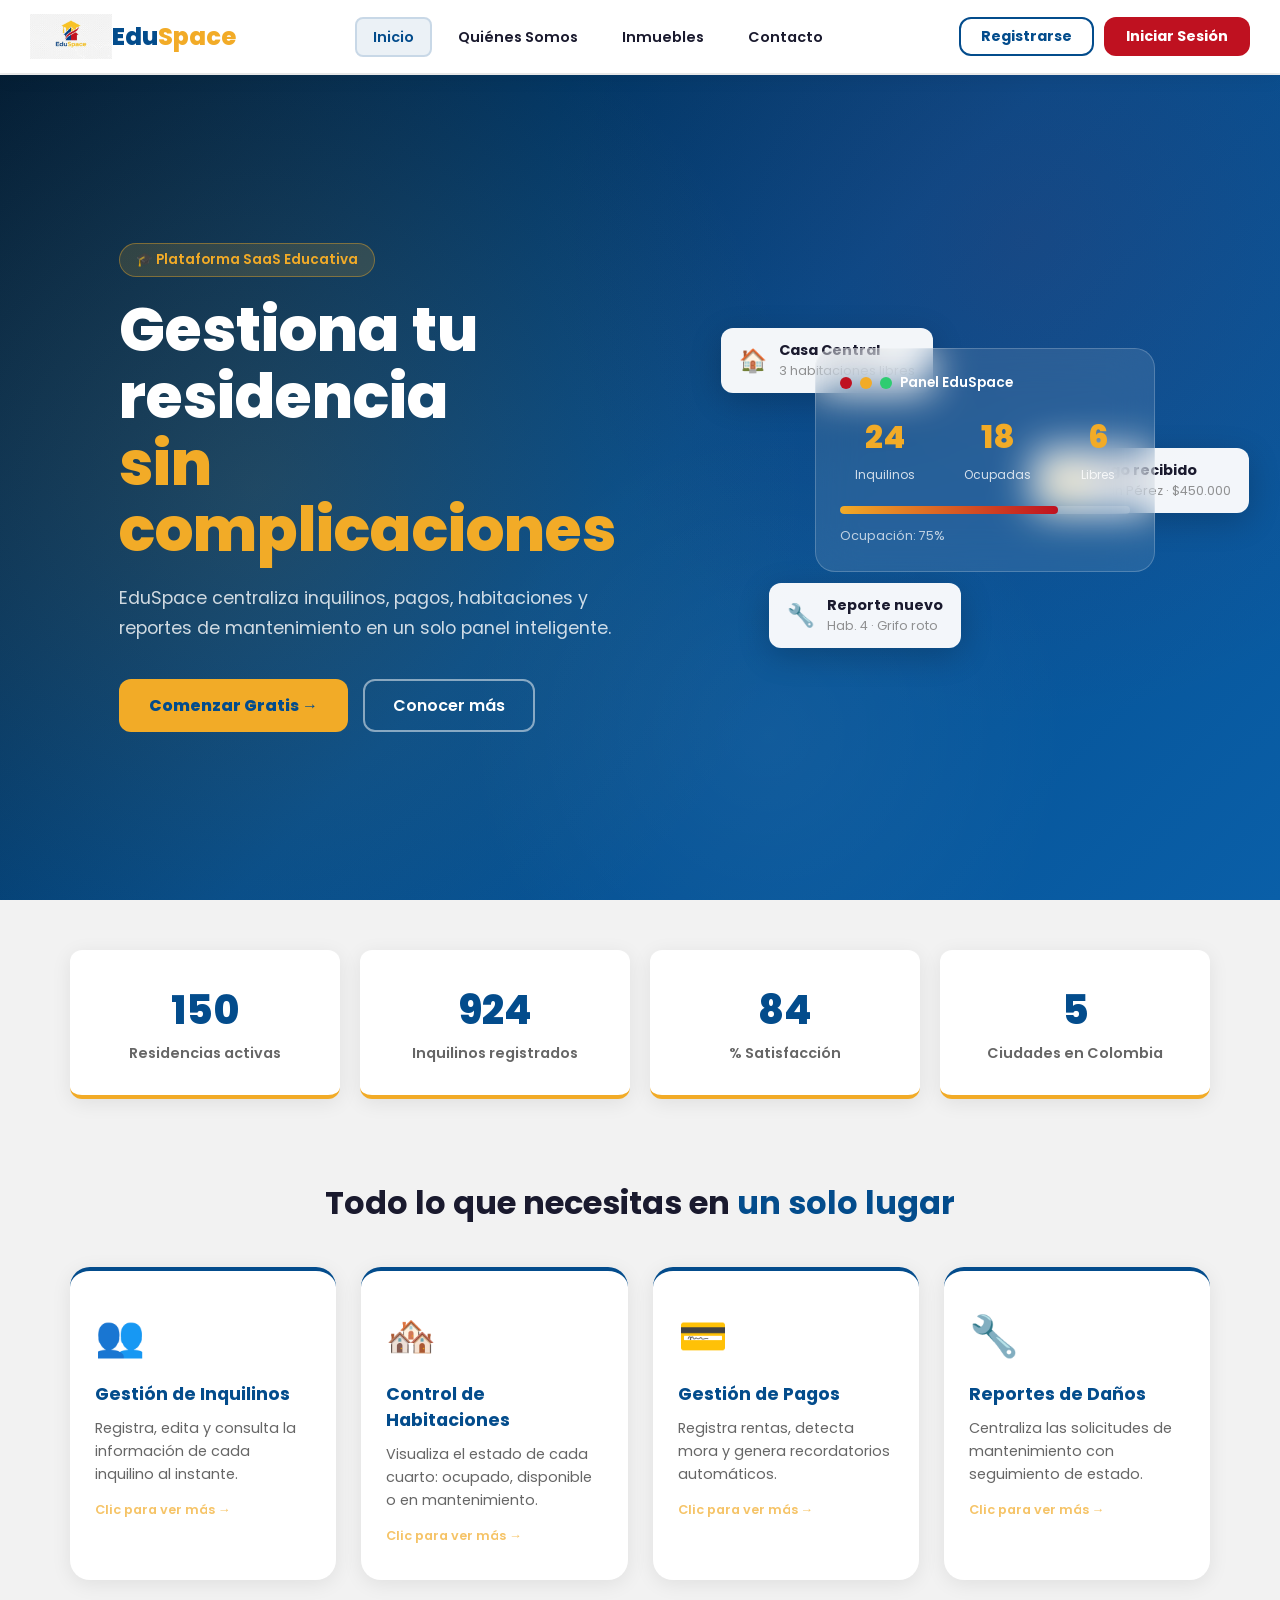
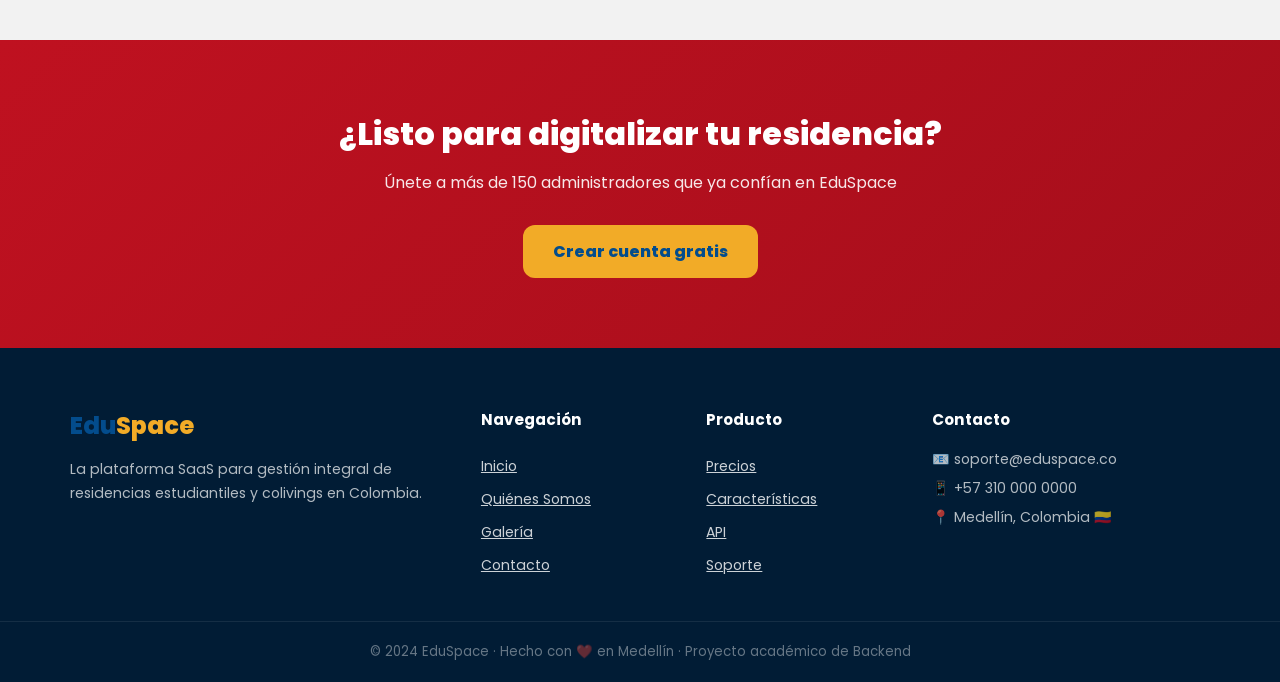
==== index.html @ a7fc828c "front update" ====
<!DOCTYPE html>
<html lang="es">
<head>
    <meta charset="UTF-8">
    <meta name="viewport" content="width=device-width, initial-scale=1.0">
    <title>EduSpace | Gestión de Residencias Estudiantiles</title>
    <link rel="preconnect" href="https://fonts.googleapis.com">
    <link href="https://fonts.googleapis.com/css2?family=Poppins:wght@300;400;600;700;800&family=Playfair+Display:wght@700&display=swap" rel="stylesheet">
    <link rel="stylesheet" href="css/styles.css">
</head>
<body>

<!--NAV -->
<header id="header">
    <nav>
        <div class="logo" onclick="navegar('inicio')">
            <img src="img/logo.png" alt="EduSpace Logo" onerror="this.style.display='none'; this.nextElementSibling.style.display='flex'">
            <div class="logo-fallback">
                <span class="logo-edu">Edu</span><span class="logo-space">Space</span>
            </div>
        </div>

        <ul class="nav-links" id="navLinks">
            <li><a onclick="navegar('inicio')" data-page="inicio" class="nav-link active">Inicio</a></li>
            <li><a onclick="navegar('quienes-somos')" data-page="quienes-somos" class="nav-link">Quiénes Somos</a></li>
            <li><a onclick="navegar('galeria')" data-page="galeria" class="nav-link">Inmuebles</a></li>
            <li><a onclick="navegar('contacto')" data-page="contacto" class="nav-link">Contacto</a></li>
        </ul>

        <div class="nav-actions">
            <button class="btn-registro" onclick="abrirModal('registro')">Registrarse</button>
            <button class="btn-login" onclick="abrirModal('login')">Iniciar Sesión</button>
        </div>

        <button type="button" class="hamburger" id="hamburger" onclick="toggleMenu()" aria-label="Abrir menú de navegación">
            <span></span><span></span><span></span>
        </button>
    </nav>
</header>

<!-- ===== MAIN CONTENT ===== -->
<main>

    <section id="inicio" class="seccion activa">

        <!-- HERO -->
        <div class="hero">
            <div class="hero-bg"></div>
            <div class="hero-content">
                <div class="hero-badge">🎓 Plataforma SaaS Educativa</div>
                <h1 class="hero-titulo">Gestiona tu residencia<br><span class="highlight">sin complicaciones</span></h1>
                <p class="hero-descripcion">EduSpace centraliza inquilinos, pagos, habitaciones y reportes de mantenimiento en un solo panel inteligente.</p>
                <div class="hero-btns">
                    <button class="btn-cta-primary" onclick="abrirModal('registro')">Comenzar Gratis →</button>
                    <button class="btn-cta-secondary" onclick="navegar('quienes-somos')">Conocer más</button>
                </div>
            </div>
            <div class="hero-visual">
                <div class="floating-card card-1">
                    <span class="card-icon">🏠</span>
                    <div>
                        <strong>Casa Central</strong>
                        <small>3 habitaciones libres</small>
                    </div>
                </div>
                <div class="floating-card card-2">
                    <span class="card-icon">💰</span>
                    <div>
                        <strong>Pago recibido</strong>
                        <small>Juan Pérez · $450.000</small>
                    </div>
                </div>
                <div class="floating-card card-3">
                    <span class="card-icon">🔧</span>
                    <div>
                        <strong>Reporte nuevo</strong>
                        <small>Hab. 4 · Grifo roto</small>
                    </div>
                </div>
                <div class="hero-dashboard-mock">
                    <div class="mock-header">
                        <div class="mock-dot red"></div>
                        <div class="mock-dot yellow"></div>
                        <div class="mock-dot green"></div>
                        <span>Panel EduSpace</span>
                    </div>
                    <div class="mock-body">
                        <div class="mock-stat">
                            <span class="mock-num" data-target="24">0</span>
                            <span>Inquilinos</span>
                        </div>
                        <div class="mock-stat">
                            <span class="mock-num" data-target="18">0</span>
                            <span>Ocupadas</span>
                        </div>
                        <div class="mock-stat">
                            <span class="mock-num" data-target="6">0</span>
                            <span>Libres</span>
                        </div>
                    </div>
                    <div class="mock-bar-container">
                        <div class="mock-bar" style="width:0%" data-width="75%"></div>
                    </div>
                    <small>Ocupación: 75%</small>
                </div>
            </div>
        </div>

        <!-- STATS -->
        <div class="stats-section">
            <div class="stat-card">
                <span class="stat-num counter" data-target="150">0</span>
                <span class="stat-label">Residencias activas</span>
            </div>
            <div class="stat-card">
                <span class="stat-num counter" data-target="1200">0</span>
                <span class="stat-label">Inquilinos registrados</span>
            </div>
            <div class="stat-card">
                <span class="stat-num counter" data-target="98">0</span>
                <span class="stat-label">% Satisfacción</span>
            </div>
            <div class="stat-card">
                <span class="stat-num counter" data-target="5">0</span>
                <span class="stat-label">Ciudades en Colombia</span>
            </div>
        </div>

        <!-- FEATURES -->
        <div class="features-section">
            <h2 class="section-title">Todo lo que necesitas en <span>un solo lugar</span></h2>
            <div class="features-grid">
                <div class="feature-card" onclick="this.classList.toggle('flipped')">
                    <div class="feature-front">
                        <div class="feature-icon">👥</div>
                        <h3>Gestión de Inquilinos</h3>
                        <p>Registra, edita y consulta la información de cada inquilino al instante.</p>
                        <small>Clic para ver más →</small>
                    </div>
                    <div class="feature-back">
                        <h3>¿Qué incluye?</h3>
                        <ul>
                            <li>✅ Ficha completa del inquilino</li>
                            <li>✅ Historial de pagos</li>
                            <li>✅ Documentos adjuntos</li>
                            <li>✅ Fechas de contrato</li>
                        </ul>
                    </div>
                </div>
                <div class="feature-card" onclick="this.classList.toggle('flipped')">
                    <div class="feature-front">
                        <div class="feature-icon">🏘️</div>
                        <h3>Control de Habitaciones</h3>
                        <p>Visualiza el estado de cada cuarto: ocupado, disponible o en mantenimiento.</p>
                        <small>Clic para ver más →</small>
                    </div>
                    <div class="feature-back">
                        <h3>¿Qué incluye?</h3>
                        <ul>
                            <li>✅ Mapa visual de habitaciones</li>
                            <li>✅ Historial de ocupantes</li>
                            <li>✅ Fotos del cuarto</li>
                            <li>✅ Estado en tiempo real</li>
                        </ul>
                    </div>
                </div>
                <div class="feature-card" onclick="this.classList.toggle('flipped')">
                    <div class="feature-front">
                        <div class="feature-icon">💳</div>
                        <h3>Gestión de Pagos</h3>
                        <p>Registra rentas, detecta mora y genera recordatorios automáticos.</p>
                        <small>Clic para ver más →</small>
                    </div>
                    <div class="feature-back">
                        <h3>¿Qué incluye?</h3>
                        <ul>
                            <li>✅ Registro de pagos</li>
                            <li>✅ Alertas de mora</li>
                            <li>✅ Comprobantes digitales</li>
                            <li>✅ Resumen mensual</li>
                        </ul>
                    </div>
                </div>
                <div class="feature-card" onclick="this.classList.toggle('flipped')">
                    <div class="feature-front">
                        <div class="feature-icon">🔧</div>
                        <h3>Reportes de Daños</h3>
                        <p>Centraliza las solicitudes de mantenimiento con seguimiento de estado.</p>
                        <small>Clic para ver más →</small>
                    </div>
                    <div class="feature-back">
                        <h3>¿Qué incluye?</h3>
                        <ul>
                            <li>✅ Formulario de reporte</li>
                            <li>✅ Prioridad urgente/normal</li>
                            <li>✅ Estado del reporte</li>
                            <li>✅ Notificación al admin</li>
                        </ul>
                    </div>
                </div>
            </div>
        </div>

        <!-- CTA FINAL -->
        <div class="cta-banner">
            <h2>¿Listo para digitalizar tu residencia?</h2>
            <p>Únete a más de 150 administradores que ya confían en EduSpace</p>
            <button class="btn-cta-primary" onclick="abrirModal('registro')">Crear cuenta gratis</button>
        </div>

    </section>

    <!-- SECCIÓN: QUIÉNES SOMOS -->
    <section id="quienes-somos" class="seccion">
        <div class="page-header">
            <h2>Quiénes <span>Somos</span></h2>
            <p>La historia detrás de EduSpace</p>
        </div>

        <div class="about-story">
            <div class="about-text">
                <h3>Nacimos de un problema real</h3>
                <p>EduSpace surgió cuando identificamos el caos que enfrentan los administradores de residencias estudiantiles: información dispersa en chats de WhatsApp, pagos sin registro formal y reportes de daños que se perdían entre mensajes.</p>
                <p>Como estudiantes de tecnología, decidimos crear la solución que todo administrador necesita: una plataforma web centralizada, simple e inteligente.</p>
                <div class="about-values">
                    <div class="value-chip">🎯 Simplicidad</div>
                    <div class="value-chip">🔒 Seguridad</div>
                    <div class="value-chip">📊 Datos en tiempo real</div>
                    <div class="value-chip">🇨🇴 Hecho en Colombia</div>
                </div>
            </div>
            <div class="about-img">
                <div class="about-card-visual">
                    <div class="av-header">
                        <div class="av-avatar">ES</div>
                        <div>
                            <strong>EduSpace Team</strong>
                            <small>Medellín, Colombia</small>
                        </div>
                    </div>
                    <div class="av-stat-row">
                        <div class="av-stat"><strong>2024</strong><small>Fundación</small></div>
                        <div class="av-stat"><strong>3</strong><small>Desarrolladores</small></div>
                        <div class="av-stat"><strong>+150</strong><small>Usuarios</small></div>
                    </div>
                    <p class="av-quote">"Creemos que gestionar una residencia estudiantil debe ser tan fácil como enviar un mensaje."</p>
                </div>
            </div>
        </div>

        <div class="team-section">
            <h3 class="section-title">Nuestro <span>Equipo</span></h3>
            <div class="team-grid">
                <div class="team-card">
                    <div class="team-avatar" style="background: var(--azul)">JD</div>
                    <h4>Juan Díaz</h4>
                    <span class="team-rol">Backend Developer</span>
                    <p>Arquitectura del sistema y base de datos. Apasionado por las APIs REST.</p>
                </div>
                <div class="team-card">
                    <div class="team-avatar" style="background: var(--rojo)">MR</div>
                    <h4>María Rodríguez</h4>
                    <span class="team-rol">Frontend Developer</span>
                    <p>Diseño de interfaces y experiencia de usuario. CSS es su lenguaje favorito.</p>
                </div>
                <div class="team-card">
                    <div class="team-avatar" style="background: var(--amarillo)">CL</div>
                    <h4>Carlos López</h4>
                    <span class="team-rol">Full Stack Developer</span>
                    <p>Integración de sistemas y lógica de negocio. El puente entre frontend y backend.</p>
                </div>
            </div>
        </div>

        <div class="mision-vision">
            <div class="mv-card mision">
                <div class="mv-icon">🎯</div>
                <h3>Misión</h3>
                <p>Digitalizar la gestión de residencias estudiantiles colombianas, reduciendo el tiempo administrativo en un 70% y eliminando la pérdida de información.</p>
            </div>
            <div class="mv-card vision">
                <div class="mv-icon">🔭</div>
                <h3>Visión</h3>
                <p>Ser la plataforma líder de gestión de alojamientos estudiantiles en Latinoamérica para el 2027, conectando más de 10.000 residencias.</p>
            </div>
        </div>
    </section>

    <!-- SECCIÓN: GALERÍA -->
    <section id="galeria" class="seccion">
        <div class="page-header">
            <h2>Tu furuto <span>Espacio</span></h2>
            <p>Conoce las residencias que gestionamos en EduSpace</p>
        </div>

        <div class="galeria-filtros">
            <button class="filtro-btn active" onclick="filtrarGaleria('todas', this)">Todas</button>
            <button class="filtro-btn" onclick="filtrarGaleria('disponible', this)">🟢 Disponibles</button>
            <button class="filtro-btn" onclick="filtrarGaleria('ocupada', this)">🔴 Ocupadas</button>
            <button class="filtro-btn" onclick="filtrarGaleria('mantenimiento', this)">🟡 Mantenimiento</button>
        </div>

        <div class="galeria-grid" id="galeriaGrid">
            <div class="galeria-card" data-estado="disponible">
                <div class="galeria-img" style="background: linear-gradient(135deg, #034C8C22, #034C8C44)">
                    <span class="galeria-emoji">🛏️</span>
                    <div class="galeria-badge disponible">Disponible</div>
                </div>
                <div class="galeria-info">
                    <h3>Casa Central · Hab. 101</h3>
                    <p>Habitación individual con baño privado, escritorio y closet. Luz y agua incluidas.</p>
                    <div class="galeria-tags">
                        <span>📶 WiFi</span><span>🚿 Baño privado</span><span>📚 Escritorio</span>
                    </div>
                    <div class="galeria-footer">
                        <strong class="precio">$450.000/mes</strong>
                        <button class="btn-ver" onclick="abrirModal('registro')">Solicitar</button>
                    </div>
                </div>
            </div>
            <div class="galeria-card" data-estado="ocupada">
                <div class="galeria-img" style="background: linear-gradient(135deg, #BF112022, #BF112044)">
                    <span class="galeria-emoji">🏠</span>
                    <div class="galeria-badge ocupada">Ocupada</div>
                </div>
                <div class="galeria-info">
                    <h3>Coliving Norte · Hab. 203</h3>
                    <p>Espacio compartido de 2 personas, cocina comunitaria y sala de estudio 24/7.</p>
                    <div class="galeria-tags">
                        <span>👥 Compartida</span><span>🍳 Cocina</span><span>📖 Estudio</span>
                    </div>
                    <div class="galeria-footer">
                        <strong class="precio">$320.000/mes</strong>
                        <button class="btn-ver ocupado" disabled>No disponible</button>
                    </div>
                </div>
            </div>
            <div class="galeria-card" data-estado="disponible">
                <div class="galeria-img" style="background: linear-gradient(135deg, #F2AB2722, #F2AB2744)">
                    <span class="galeria-emoji">🎓</span>
                    <div class="galeria-badge disponible">Disponible</div>
                </div>
                <div class="galeria-info">
                    <h3>Residencia Universitaria · Hab. 305</h3>
                    <p>Habitación premium cerca a la Universidad de Antioquia. Amoblada completamente.</p>
                    <div class="galeria-tags">
                        <span>🏫 Cerca campus</span><span>🛋️ Amoblada</span><span>🔒 Segura</span>
                    </div>
                    <div class="galeria-footer">
                        <strong class="precio">$580.000/mes</strong>
                        <button class="btn-ver" onclick="abrirModal('registro')">Solicitar</button>
                    </div>
                </div>
            </div>
            <div class="galeria-card" data-estado="mantenimiento">
                <div class="galeria-img" style="background: linear-gradient(135deg, #88888822, #88888844)">
                    <span class="galeria-emoji">🔧</span>
                    <div class="galeria-badge mantenimiento">Mantenimiento</div>
                </div>
                <div class="galeria-info">
                    <h3>Casa Central · Hab. 102</h3>
                    <p>Temporalmente en reparación. Disponible pronto. Remodelación total del baño.</p>
                    <div class="galeria-tags">
                        <span>🔨 En reparación</span><span>📅 Lista pronto</span>
                    </div>
                    <div class="galeria-footer">
                        <strong class="precio">$450.000/mes</strong>
                        <button class="btn-ver ocupado" disabled>En obras</button>
                    </div>
                </div>
            </div>
            <div class="galeria-card" data-estado="disponible">
                <div class="galeria-img" style="background: linear-gradient(135deg, #034C8C22, #F2AB2744)">
                    <span class="galeria-emoji">🌟</span>
                    <div class="galeria-badge disponible">Disponible</div>
                </div>
                <div class="galeria-info">
                    <h3>Coliving Sur · Hab. 401</h3>
                    <p>Estudio tipo loft con balcón. La más nueva del catálogo. Piso 4 con vista.</p>
                    <div class="galeria-tags">
                        <span>🌇 Vista</span><span>🏗️ Nueva</span><span>❄️ A/C</span>
                    </div>
                    <div class="galeria-footer">
                        <strong class="precio">$650.000/mes</strong>
                        <button class="btn-ver" onclick="abrirModal('registro')">Solicitar</button>
                    </div>
                </div>
            </div>
            <div class="galeria-card" data-estado="ocupada">
                <div class="galeria-img" style="background: linear-gradient(135deg, #BF113144, #034C8C22)">
                    <span class="galeria-emoji">📚</span>
                    <div class="galeria-badge ocupada">Ocupada</div>
                </div>
                <div class="galeria-info">
                    <h3>Residencia Universitaria · Hab. 210</h3>
                    <p>Habitación doble, muy solicitada por su ubicación estratégica y silencio.</p>
                    <div class="galeria-tags">
                        <span>🤫 Silenciosa</span><span>📍 Céntrica</span><span>🚌 Bus</span>
                    </div>
                    <div class="galeria-footer">
                        <strong class="precio">$280.000/mes</strong>
                        <button class="btn-ver ocupado" disabled>No disponible</button>
                    </div>
                </div>
            </div>
        </div>
    </section>

    <!-- SECCIÓN: CONTACTO -->
    <section id="contacto" class="seccion">
        <div class="page-header">
            <h2>Contacto y <span>Soporte</span></h2>
            <p>¿Tienes un daño o necesitas ayuda? Estamos aquí</p>
        </div>

        <div class="contacto-layout">
            <div class="contacto-info">
                <h3>Canales de atención</h3>
                <div class="contacto-canal">
                    <span class="canal-icon">📧</span>
                    <div>
                        <strong>Correo</strong>
                        <small>soporte@eduspace.co</small>
                    </div>
                </div>
                <div class="contacto-canal">
                    <span class="canal-icon">📱</span>
                    <div>
                        <strong>WhatsApp</strong>
                        <small>+57 310 000 0000</small>
                    </div>
                </div>
                <div class="contacto-canal">
                    <span class="canal-icon">📍</span>
                    <div>
                        <strong>Oficina</strong>
                        <small>Medellín, Antioquia</small>
                    </div>
                </div>
                <div class="contacto-canal">
                    <span class="canal-icon">⏰</span>
                    <div>
                        <strong>Horario</strong>
                        <small>Lun–Vie: 8am – 6pm</small>
                    </div>
                </div>

                <div class="faq-mini">
                    <h4>Preguntas frecuentes</h4>
                    <div class="faq-item" onclick="toggleFaq(this)">
                        <div class="faq-q">¿Cuánto cuesta EduSpace? <span>+</span></div>
                        <div class="faq-a">El plan básico es completamente gratis hasta 10 habitaciones. Los planes premium inician en $29.990/mes.</div>
                    </div>
                    <div class="faq-item" onclick="toggleFaq(this)">
                        <div class="faq-q">¿Mis datos están seguros? <span>+</span></div>
                        <div class="faq-a">Sí. Usamos cifrado y no compartimos información con terceros. Cumplimos con la ley 1581 de Colombia.</div>
                    </div>
                    <div class="faq-item" onclick="toggleFaq(this)">
                        <div class="faq-q">¿Puedo probar antes de pagar? <span>+</span></div>
                        <div class="faq-a">¡Claro! Tenemos 30 días de prueba gratuita en todos los planes. Sin tarjeta de crédito.</div>
                    </div>
                </div>
            </div>

            <div class="contacto-form-wrapper">
                <h3>Reportar un daño / Mantenimiento</h3>
                <form class="contacto-form" id="formContacto" onsubmit="enviarReporte(event)">
                    <div class="form-row">
                        <div class="form-group">
                            <label for="rep-nombre">Nombre completo</label>
                            <input type="text" id="rep-nombre" placeholder="Tu nombre" required aria-label="Nombre completo del reportante">
                        </div>
                        <div class="form-group">
                            <label for="rep-hab">Habitación / Casa</label>
                            <input type="text" id="rep-hab" placeholder="Ej: Hab. 101" required aria-label="Número de habitación o casa">
                        </div>
                    </div>
                    <div class="form-group">
                        <label for="rep-tipo">Tipo de reporte</label>
                        <select id="rep-tipo" aria-label="Tipo de reporte de mantenimiento" required>
                            <option value="">Selecciona el tipo</option>
                            <option value="daño">🔧 Daño físico</option>
                            <option value="plomeria">💧 Plomería</option>
                            <option value="electrico">⚡ Eléctrico</option>
                            <option value="seguridad">🔒 Seguridad</option>
                            <option value="limpieza">🧹 Limpieza</option>
                            <option value="otro">📋 Otro</option>
                        </select>
                    </div>
                    <div class="form-group">
                        <label>Prioridad</label>
                        <div class="prioridad-btns">
                            <label class="prioridad-label">
                                <input type="radio" id="prioridad-baja" name="prioridad" value="baja"> 🟢 Baja
                            </label>
                            <label class="prioridad-label">
                                <input type="radio" id="prioridad-media" name="prioridad" value="media" checked> 🟡 Media
                            </label>
                            <label class="prioridad-label">
                                <input type="radio" id="prioridad-alta" name="prioridad" value="alta"> 🔴 Alta
                            </label>
                        </div>
                    </div>
                    <div class="form-group">
                        <label for="rep-desc">Descripción del problema</label>
                        <textarea id="rep-desc" rows="4" placeholder="Describe detalladamente el daño o mantenimiento requerido..." required aria-label="Descripción del problema de mantenimiento"></textarea>
                    </div>
                    <button type="submit" class="btn-submit">
                        <span id="btnReporteText">📤 Enviar Reporte al Sistema</span>
                    </button>
                </form>

                <div class="reportes-recientes" id="reportesRecientes" style="display:none">
                    <h4>📋 Tus reportes recientes</h4>
                    <div id="listaReportes"></div>
                </div>
            </div>
        </div>
    </section>

</main>

<!-- ===== FOOTER ===== -->
<footer>
    <div class="footer-content">
        <div class="footer-brand">
            <div class="logo-fallback footer-logo">
                <span class="logo-edu">Edu</span><span class="logo-space">Space</span>
            </div>
            <p>La plataforma SaaS para gestión integral de residencias estudiantiles y colivings en Colombia.</p>
        </div>
        <div class="footer-links">
            <h4>Navegación</h4>
            <a onclick="navegar('inicio')">Inicio</a>
            <a onclick="navegar('quienes-somos')">Quiénes Somos</a>
            <a onclick="navegar('galeria')">Galería</a>
            <a onclick="navegar('contacto')">Contacto</a>
        </div>
        <div class="footer-links">
            <h4>Producto</h4>
            <a href="#">Precios</a>
            <a href="#">Características</a>
            <a href="#">API</a>
            <a href="#">Soporte</a>
        </div>
        <div class="footer-contact">
            <h4>Contacto</h4>
            <p>📧 soporte@eduspace.co</p>
            <p>📱 +57 310 000 0000</p>
            <p>📍 Medellín, Colombia 🇨🇴</p>
        </div>
    </div>
    <div class="footer-bottom">
        <p>© 2024 EduSpace · Hecho con ❤️ en Medellín · Proyecto académico de Backend</p>
    </div>
</footer>

<!-- ===== MODAL AUTH ===== -->
<div class="modal-overlay" id="authModal" onclick="cerrarModalFuera(event)">
    <div class="modal-content">
        <button class="cerrar-modal" onclick="cerrarModal()">✕</button>

        <div class="modal-logo">
            <span class="logo-edu">Edu</span><span class="logo-space">Space</span>
        </div>

        <div class="tabs">
            <button class="tab active" onclick="cambiarTab('login')" id="tab-login">Iniciar Sesión</button>
            <button class="tab" onclick="cambiarTab('registro')" id="tab-registro">Registrarse</button>
        </div>

        <!-- FORM LOGIN -->
        <form id="form-login" class="auth-form activa" onsubmit="handleLogin(event)">
            <div class="form-group">
                <label>Correo electrónico</label>
                <input type="email" id="login-email" placeholder="tu@correo.com" required>
            </div>
            <div class="form-group">
                <label>Contraseña</label>
                <div class="pass-wrapper">
                    <input type="password" id="login-pass" placeholder="••••••••" required>
                    <span class="toggle-pass" onclick="togglePass('login-pass')">👁️</span>
                </div>
            </div>
            <div id="login-error" class="auth-msg error" style="display:none"></div>
            <div id="login-success" class="auth-msg success" style="display:none"></div>
            <button type="submit" class="btn-auth">Entrar al Panel →</button>
            <p class="auth-alt">¿No tienes cuenta? <a onclick="cambiarTab('registro')">Regístrate aquí</a></p>
        </form>

        <!-- FORM REGISTRO -->
        <form id="form-registro" class="auth-form" onsubmit="handleRegistro(event)">
            <div class="form-group">
                <label>Nombre completo</label>
                <input type="text" id="reg-nombre" placeholder="Tu nombre" required aria-label="Nombre completo del reportante">
            </div>
            <div class="form-row">
                <div class="form-group">
                    <label for="reg-rol">Rol</label>
                    <select id="reg-rol" aria-label="Selecciona tu rol de usuario" required>
                        <option value="inquilino">🏠 Inquilino</option>
                        <option value="admin">⚙️ Administrador</option>
                    </select>
                </div>
                <div class="form-group">
                    <label for="reg-tel">Teléfono</label>
                    <input type="tel" id="reg-tel" placeholder="+57 300...">
                </div>
            </div>
            <div class="form-group">
                <label>Correo electrónico</label>
                <input type="email" id="reg-email" placeholder="tu@correo.com" required aria-label="Correo electrónico del usuario">
            </div>
            <div class="form-group">
                <label>Contraseña</label>
                <div class="pass-wrapper">
                    <input type="password" id="reg-pass" placeholder="Mínimo 6 caracteres" minlength="6" required>
                    <span class="toggle-pass" onclick="togglePass('reg-pass')">👁️</span>
                </div>
                <div class="pass-strength" id="passStrength"></div>
            </div>
            <div id="reg-error" class="auth-msg error" style="display:none"></div>
            <div id="reg-success" class="auth-msg success" style="display:none"></div>
            <button type="submit" class="btn-auth">Crear cuenta →</button>
            <p class="auth-alt">¿Ya tienes cuenta? <a onclick="cambiarTab('login')">Inicia sesión</a></p>
        </form>

    </div>
</div>

<!-- TOAST NOTIFICACIÓN -->
<div class="toast" id="toast"></div>

<script src="js/index.js"></script>
</body>
</html>
---- css/styles.css ----
:root {
    --rojo: #BF1120;
    --rojo-hover: #a50e1b;
    --azul: #034C8C;
    --azul-claro: #0a5fa8;
    --amarillo: #F2AB27;
    --amarillo-hover: #e09b18;
    --gris: #F2F2F2;
    --gris-med: #e0e0e0;
    --blanco: #FFFFFF;
    --texto: #1a1a2e;
    --texto-suave: #666;
    --sombra: 0 4px 20px rgba(0,0,0,0.08);
    --sombra-hover: 0 8px 30px rgba(0,0,0,0.15);
    --radio: 12px;
    --radio-lg: 20px;
}

* { margin: 0; padding: 0; box-sizing: border-box; }

html { scroll-behavior: smooth; }

body {
    font-family: 'Poppins', sans-serif;
    background: var(--gris);
    color: var(--texto);
    overflow-x: hidden;
}


.logo-edu { color: var(--azul); font-weight: 800; font-size: 1.5rem; }
.logo-space { color: var(--amarillo); font-weight: 800; font-size: 1.5rem; }
.section-title {
    font-size: 2rem;
    font-weight: 700;
    text-align: center;
    margin-bottom: 2.5rem;
    color: var(--texto);
}
.section-title span { color: var(--azul); }


#header {
    position: fixed;
    top: 0; left: 0; right: 0;
    z-index: 999;
    background: rgba(255,255,255,0.97);
    backdrop-filter: blur(10px);
    box-shadow: 0 2px 20px rgba(0,0,0,0.08);
    transition: all 0.3s;
}

#header.scrolled {
    box-shadow: 0 4px 30px rgba(3,76,140,0.15);
}

nav {
    display: flex;
    align-items: center;
    justify-content: space-between;
    max-width: 1280px;
    margin: 0 auto;
    padding: 14px 30px;
    gap: 20px;
}

.logo { cursor: pointer; display: flex; align-items: center; }
.logo img { height: 45px; }
.logo-fallback { display: flex; align-items: center; gap: 0; }

.nav-links {
    display: flex;
    list-style: none;
    gap: 8px;
}

.nav-link {
    padding: 8px 16px;
    border-radius: 8px;
    font-weight: 600;
    font-size: 0.9rem;
    color: var(--texto);
    cursor: pointer;
    transition: all 0.25s;
    text-decoration: none;
    border: 2px solid transparent;
}

.nav-link:hover, .nav-link.active {
    color: var(--azul);
    background: rgba(3,76,140,0.08);
    border-color: rgba(3,76,140,0.15);
}

.nav-actions {
    display: flex;
    gap: 10px;
    align-items: center;
}

.btn-login {
    background: var(--rojo);
    color: #fff;
    border: none;
    padding: 9px 22px;
    border-radius: var(--radio);
    font-weight: 700;
    font-size: 0.9rem;
    cursor: pointer;
    transition: all 0.25s;
    font-family: 'Poppins', sans-serif;
}
.btn-login:hover { background: var(--rojo-hover); transform: translateY(-1px); box-shadow: 0 4px 15px rgba(191,17,32,0.35); }

.btn-registro {
    background: transparent;
    color: var(--azul);
    border: 2px solid var(--azul);
    padding: 7px 20px;
    border-radius: var(--radio);
    font-weight: 700;
    font-size: 0.9rem;
    cursor: pointer;
    transition: all 0.25s;
    font-family: 'Poppins', sans-serif;
}
.btn-registro:hover { background: var(--azul); color: #fff; transform: translateY(-1px); }

.hamburger {
    display: none;
    flex-direction: column;
    gap: 5px;
    background: none;
    border: none;
    cursor: pointer;
    padding: 5px;
}
.hamburger span {
    display: block;
    width: 24px;
    height: 2.5px;
    background: var(--azul);
    border-radius: 3px;
    transition: 0.3s;
}

/* ===== MAIN & SECCIONES ===== */
main { padding-top: 75px; }

.seccion {
    display: none;
    min-height: calc(100vh - 75px);
    animation: fadeSlide 0.4s ease;
}
.seccion.activa { display: block; }

@keyframes fadeSlide {
    from { opacity: 0; transform: translateY(16px); }
    to { opacity: 1; transform: translateY(0); }
}

/* ===== PAGE HEADER ===== */
.page-header {
    background: linear-gradient(135deg, var(--azul), #0a5fa8);
    color: #fff;
    text-align: center;
    padding: 70px 30px 60px;
    position: relative;
    overflow: hidden;
}
.page-header::before {
    content: '';
    position: absolute;
    width: 400px; height: 400px;
    background: rgba(255,255,255,0.04);
    border-radius: 50%;
    top: -100px; right: -100px;
}
.page-header h2 { font-size: 2.8rem; font-weight: 800; margin-bottom: 10px; }
.page-header h2 span { color: var(--amarillo); }
.page-header p { font-size: 1.1rem; opacity: 0.85; }

/* ===== HERO ===== */
.hero {
    min-height: calc(100vh - 75px);
    display: flex;
    align-items: center;
    position: relative;
    overflow: hidden;
    background: linear-gradient(135deg, #011c35 0%, #034C8C 50%, #0a5fa8 100%);
    padding: 60px 30px;
    gap: 40px;
    max-width: 100%;
}

.hero-bg {
    position: absolute;
    inset: 0;
    background-image: 
        radial-gradient(circle at 20% 50%, rgba(242,171,39,0.12) 0%, transparent 50%),
        radial-gradient(circle at 80% 20%, rgba(191,17,32,0.1) 0%, transparent 40%),
        radial-gradient(circle at 60% 80%, rgba(255,255,255,0.05) 0%, transparent 30%);
}

.hero-content {
    flex: 1;
    max-width: 600px;
    margin: 0 auto;
    position: relative;
    z-index: 2;
    padding-left: 5vw;
}

.hero-badge {
    display: inline-flex;
    align-items: center;
    gap: 8px;
    background: rgba(242,171,39,0.15);
    border: 1px solid rgba(242,171,39,0.4);
    color: var(--amarillo);
    padding: 6px 16px;
    border-radius: 50px;
    font-size: 0.85rem;
    font-weight: 600;
    margin-bottom: 20px;
    animation: fadeSlide 0.6s ease;
}

.hero-titulo {
    font-size: clamp(2.2rem, 5vw, 3.8rem);
    font-weight: 800;
    color: #fff;
    line-height: 1.1;
    margin-bottom: 20px;
    animation: fadeSlide 0.7s ease;
}
.hero-titulo .highlight {
    color: var(--amarillo);
    position: relative;
}

.hero-descripcion {
    font-size: 1.1rem;
    color: rgba(255,255,255,0.8);
    line-height: 1.7;
    margin-bottom: 35px;
    animation: fadeSlide 0.8s ease;
}

.hero-btns {
    display: flex;
    gap: 15px;
    flex-wrap: wrap;
    animation: fadeSlide 0.9s ease;
}

.btn-cta-primary {
    background: var(--amarillo);
    color: var(--azul);
    border: none;
    padding: 14px 30px;
    border-radius: var(--radio);
    font-weight: 800;
    font-size: 1rem;
    cursor: pointer;
    transition: all 0.3s;
    font-family: 'Poppins', sans-serif;
}
.btn-cta-primary:hover { background: var(--amarillo-hover); transform: translateY(-3px); box-shadow: 0 10px 30px rgba(242,171,39,0.4); }

.btn-cta-secondary {
    background: transparent;
    color: #fff;
    border: 2px solid rgba(255,255,255,0.5);
    padding: 12px 28px;
    border-radius: var(--radio);
    font-weight: 600;
    font-size: 1rem;
    cursor: pointer;
    transition: all 0.3s;
    font-family: 'Poppins', sans-serif;
}
.btn-cta-secondary:hover { background: rgba(255,255,255,0.1); border-color: #fff; }

/* HERO VISUAL */
.hero-visual {
    flex: 1;
    position: relative;
    min-height: 400px;
    max-width: 480px;
    margin: 0 auto;
    z-index: 2;
}

.floating-card {
    position: absolute;
    background: rgba(255,255,255,0.95);
    border-radius: var(--radio);
    padding: 12px 18px;
    display: flex;
    align-items: center;
    gap: 12px;
    box-shadow: 0 8px 32px rgba(0,0,0,0.2);
    font-size: 0.85rem;
    animation: float 3s ease-in-out infinite;
}
.floating-card strong { display: block; font-size: 0.9rem; color: var(--texto); }
.floating-card small { color: var(--texto-suave); }
.card-icon { font-size: 1.4rem; }
.card-1 { top: 10%; left: -5%; animation-delay: 0s; }
.card-2 { top: 40%; right: -5%; animation-delay: 0.8s; }
.card-3 { bottom: 10%; left: 5%; animation-delay: 1.4s; }

@keyframes float {
    0%, 100% { transform: translateY(0); }
    50% { transform: translateY(-8px); }
}

.hero-dashboard-mock {
    background: rgba(255,255,255,0.1);
    backdrop-filter: blur(20px);
    border: 1px solid rgba(255,255,255,0.2);
    border-radius: var(--radio-lg);
    padding: 24px;
    color: #fff;
    margin: 60px auto 0;
    max-width: 340px;
}
.mock-header {
    display: flex;
    align-items: center;
    gap: 8px;
    margin-bottom: 20px;
    font-size: 0.85rem;
    font-weight: 600;
}
.mock-dot { width: 12px; height: 12px; border-radius: 50%; }
.mock-dot.red { background: var(--rojo); }
.mock-dot.yellow { background: var(--amarillo); }
.mock-dot.green { background: #2ecc71; }
.mock-body { display: flex; gap: 20px; justify-content: space-around; margin-bottom: 20px; }
.mock-stat { text-align: center; }
.mock-num { font-size: 2rem; font-weight: 800; color: var(--amarillo); display: block; }
.mock-stat span:last-child { font-size: 0.75rem; opacity: 0.8; }
.mock-bar-container { background: rgba(255,255,255,0.15); border-radius: 50px; height: 8px; margin-bottom: 8px; overflow: hidden; }
.mock-bar { background: linear-gradient(90deg, var(--amarillo), var(--rojo)); height: 100%; border-radius: 50px; transition: width 1.5s ease; }
small { font-size: 0.8rem; opacity: 0.7; }

/* ===== STATS ===== */
.stats-section {
    display: grid;
    grid-template-columns: repeat(auto-fit, minmax(200px, 1fr));
    gap: 20px;
    max-width: 1200px;
    margin: 0 auto;
    padding: 50px 30px;
}

.stat-card {
    background: #fff;
    border-radius: var(--radio);
    padding: 30px 25px;
    text-align: center;
    box-shadow: var(--sombra);
    border-bottom: 4px solid var(--amarillo);
    transition: transform 0.3s;
}
.stat-card:hover { transform: translateY(-5px); box-shadow: var(--sombra-hover); }
.stat-num { font-size: 2.5rem; font-weight: 800; color: var(--azul); display: block; }
.stat-label { font-size: 0.9rem; color: var(--texto-suave); font-weight: 600; margin-top: 5px; }

/* ===== FEATURES ===== */
.features-section {
    max-width: 1200px;
    margin: 0 auto;
    padding: 30px 30px 60px;
}

.features-grid {
    display: grid;
    grid-template-columns: repeat(auto-fit, minmax(260px, 1fr));
    gap: 25px;
}

.feature-card {
    background: #fff;
    border-radius: var(--radio-lg);
    padding: 35px 25px;
    cursor: pointer;
    position: relative;
    box-shadow: var(--sombra);
    transition: all 0.4s;
    border-top: 4px solid var(--azul);
    min-height: 220px;
}
.feature-card:hover { transform: translateY(-8px); box-shadow: var(--sombra-hover); }

.feature-front, .feature-back {
    transition: opacity 0.3s, transform 0.3s;
}
.feature-back {
    display: none;
    position: absolute;
    inset: 0;
    padding: 35px 25px;
    background: linear-gradient(135deg, var(--azul), #0a5fa8);
    border-radius: var(--radio-lg);
    color: #fff;
}
.feature-card.flipped .feature-front { display: none; }
.feature-card.flipped .feature-back { display: block; }

.feature-back h3 { color: var(--amarillo); margin-bottom: 15px; }
.feature-back ul { list-style: none; display: flex; flex-direction: column; gap: 8px; }
.feature-back li { font-size: 0.9rem; }

.feature-icon { font-size: 2.5rem; margin-bottom: 15px; }
.feature-card h3 { font-size: 1.1rem; font-weight: 700; margin-bottom: 10px; color: var(--azul); }
.feature-card p { font-size: 0.9rem; color: var(--texto-suave); line-height: 1.6; }
.feature-card small { display: block; margin-top: 15px; font-size: 0.8rem; color: var(--amarillo); font-weight: 600; }

/* ===== CTA BANNER ===== */
.cta-banner {
    background: linear-gradient(135deg, var(--rojo), #a50e1b);
    color: #fff;
    text-align: center;
    padding: 70px 30px;
    margin: 0;
}
.cta-banner h2 { font-size: 2rem; font-weight: 800; margin-bottom: 12px; }
.cta-banner p { opacity: 0.9; margin-bottom: 30px; font-size: 1rem; }

/* ===== ABOUT ===== */
.about-story {
    display: flex;
    gap: 50px;
    max-width: 1100px;
    margin: 0 auto;
    padding: 60px 30px;
    align-items: center;
    flex-wrap: wrap;
}
.about-text { flex: 1; min-width: 280px; }
.about-text h3 { font-size: 1.8rem; color: var(--azul); margin-bottom: 20px; }
.about-text p { color: var(--texto-suave); line-height: 1.8; margin-bottom: 15px; }

.about-values { display: flex; flex-wrap: wrap; gap: 10px; margin-top: 25px; }
.value-chip {
    background: rgba(3,76,140,0.08);
    color: var(--azul);
    border: 1.5px solid rgba(3,76,140,0.2);
    padding: 6px 14px;
    border-radius: 50px;
    font-size: 0.85rem;
    font-weight: 600;
}

.about-img { flex: 1; min-width: 280px; }
.about-card-visual {
    background: #fff;
    border-radius: var(--radio-lg);
    padding: 30px;
    box-shadow: var(--sombra-hover);
    border-left: 5px solid var(--azul);
}
.av-header { display: flex; align-items: center; gap: 15px; margin-bottom: 25px; }
.av-avatar {
    width: 50px; height: 50px;
    background: var(--azul);
    color: #fff;
    border-radius: 50%;
    display: flex; align-items: center; justify-content: center;
    font-weight: 800;
}
.av-stat-row { display: flex; gap: 20px; margin-bottom: 20px; }
.av-stat { text-align: center; }
.av-stat strong { display: block; font-size: 1.4rem; color: var(--azul); }
.av-stat small { color: var(--texto-suave); font-size: 0.8rem; }
.av-quote {
    font-style: italic;
    color: var(--texto-suave);
    font-size: 0.9rem;
    border-left: 3px solid var(--amarillo);
    padding-left: 15px;
    line-height: 1.6;
}

/* TEAM */
.team-section { max-width: 1100px; margin: 0 auto; padding: 20px 30px 60px; }
.team-grid { display: grid; grid-template-columns: repeat(auto-fit, minmax(240px, 1fr)); gap: 25px; }
.team-card {
    background: #fff;
    border-radius: var(--radio-lg);
    padding: 30px 25px;
    text-align: center;
    box-shadow: var(--sombra);
    transition: transform 0.3s;
}
.team-card:hover { transform: translateY(-6px); box-shadow: var(--sombra-hover); }
.team-avatar {
    width: 65px; height: 65px;
    color: #fff;
    border-radius: 50%;
    display: flex; align-items: center; justify-content: center;
    font-size: 1.4rem;
    font-weight: 800;
    margin: 0 auto 15px;
}
.team-card h4 { font-size: 1.1rem; margin-bottom: 5px; }
.team-rol {
    background: var(--gris);
    color: var(--azul);
    padding: 4px 12px;
    border-radius: 50px;
    font-size: 0.8rem;
    font-weight: 600;
    display: inline-block;
    margin-bottom: 12px;
}
.team-card p { font-size: 0.88rem; color: var(--texto-suave); line-height: 1.5; }

/* MISIÓN VISIÓN */
.mision-vision { display: flex; gap: 30px; max-width: 1100px; margin: 0 auto; padding: 0 30px 60px; flex-wrap: wrap; }
.mv-card {
    flex: 1;
    min-width: 260px;
    padding: 35px 30px;
    border-radius: var(--radio-lg);
    text-align: center;
}
.mv-card.mision { background: linear-gradient(135deg, var(--azul), #0a5fa8); color: #fff; }
.mv-card.vision { background: linear-gradient(135deg, var(--rojo), #a50e1b); color: #fff; }
.mv-icon { font-size: 2.5rem; margin-bottom: 15px; }
.mv-card h3 { font-size: 1.4rem; margin-bottom: 12px; }
.mv-card p { opacity: 0.9; line-height: 1.7; font-size: 0.95rem; }

/* ===== GALERÍA ===== */
.galeria-filtros {
    display: flex;
    flex-wrap: wrap;
    justify-content: center;
    gap: 12px;
    padding: 40px 30px 20px;
}
.filtro-btn {
    padding: 8px 22px;
    border-radius: 50px;
    border: 2px solid var(--gris-med);
    background: #fff;
    font-weight: 600;
    font-size: 0.9rem;
    cursor: pointer;
    transition: all 0.25s;
    font-family: 'Poppins', sans-serif;
    color: var(--texto);
}
.filtro-btn.active, .filtro-btn:hover {
    background: var(--azul);
    border-color: var(--azul);
    color: #fff;
}

.galeria-grid {
    display: grid;
    grid-template-columns: repeat(auto-fill, minmax(320px, 1fr));
    gap: 25px;
    max-width: 1200px;
    margin: 0 auto;
    padding: 20px 30px 60px;
}

.galeria-card {
    background: #fff;
    border-radius: var(--radio-lg);
    overflow: hidden;
    box-shadow: var(--sombra);
    transition: all 0.35s;
}
.galeria-card:hover { transform: translateY(-8px); box-shadow: var(--sombra-hover); }
.galeria-card.oculta { display: none; }

.galeria-img {
    height: 180px;
    display: flex;
    align-items: center;
    justify-content: center;
    position: relative;
    font-size: 3.5rem;
}
.galeria-emoji { font-size: 3.5rem; }
.galeria-badge {
    position: absolute;
    top: 12px;
    right: 12px;
    padding: 4px 12px;
    border-radius: 50px;
    font-size: 0.78rem;
    font-weight: 700;
}
.galeria-badge.disponible { background: #d4edda; color: #155724; }
.galeria-badge.ocupada { background: #f8d7da; color: #721c24; }
.galeria-badge.mantenimiento { background: #fff3cd; color: #856404; }

.galeria-info { padding: 20px; }
.galeria-info h3 { font-size: 1rem; font-weight: 700; margin-bottom: 8px; color: var(--azul); }
.galeria-info p { font-size: 0.87rem; color: var(--texto-suave); line-height: 1.5; margin-bottom: 12px; }
.galeria-tags { display: flex; flex-wrap: wrap; gap: 6px; margin-bottom: 15px; }
.galeria-tags span { background: var(--gris); padding: 3px 10px; border-radius: 50px; font-size: 0.78rem; color: var(--texto-suave); }
.galeria-footer { display: flex; justify-content: space-between; align-items: center; }
.precio { color: var(--rojo); font-size: 1rem; font-weight: 700; }
.btn-ver {
    background: var(--azul);
    color: #fff;
    border: none;
    padding: 7px 18px;
    border-radius: var(--radio);
    font-size: 0.85rem;
    font-weight: 600;
    cursor: pointer;
    transition: all 0.25s;
    font-family: 'Poppins', sans-serif;
}
.btn-ver:hover { background: var(--azul-claro); }
.btn-ver.ocupado { background: var(--gris-med); color: var(--texto-suave); cursor: not-allowed; }

/* ===== CONTACTO ===== */
.contacto-layout {
    display: flex;
    gap: 50px;
    max-width: 1100px;
    margin: 0 auto;
    padding: 60px 30px;
    flex-wrap: wrap;
}

.contacto-info { flex: 1; min-width: 280px; }
.contacto-info h3 { font-size: 1.3rem; color: var(--azul); margin-bottom: 25px; font-weight: 700; }
.contacto-canal {
    display: flex;
    align-items: center;
    gap: 15px;
    background: #fff;
    border-radius: var(--radio);
    padding: 15px 20px;
    margin-bottom: 12px;
    box-shadow: var(--sombra);
    transition: transform 0.25s;
}
.contacto-canal:hover { transform: translateX(5px); }
.canal-icon { font-size: 1.5rem; }
.contacto-canal strong { display: block; font-size: 0.9rem; }
.contacto-canal small { color: var(--texto-suave); font-size: 0.85rem; }

.faq-mini { margin-top: 35px; }
.faq-mini h4 { font-size: 1.1rem; color: var(--azul); margin-bottom: 15px; }
.faq-item {
    background: #fff;
    border-radius: var(--radio);
    margin-bottom: 8px;
    overflow: hidden;
    box-shadow: var(--sombra);
    cursor: pointer;
}
.faq-q {
    padding: 14px 18px;
    font-weight: 600;
    font-size: 0.9rem;
    display: flex;
    justify-content: space-between;
    align-items: center;
    transition: color 0.2s;
}
.faq-q:hover { color: var(--azul); }
.faq-a {
    display: none;
    padding: 0 18px 14px;
    font-size: 0.88rem;
    color: var(--texto-suave);
    line-height: 1.6;
}
.faq-item.abierto .faq-a { display: block; }
.faq-item.abierto .faq-q span { transform: rotate(45deg); display: inline-block; }

.contacto-form-wrapper { flex: 1.2; min-width: 300px; }
.contacto-form-wrapper h3 { font-size: 1.3rem; color: var(--azul); margin-bottom: 25px; font-weight: 700; }

.contacto-form {
    background: #fff;
    padding: 30px;
    border-radius: var(--radio-lg);
    box-shadow: var(--sombra);
}
.form-group { margin-bottom: 18px; }
.form-group label { display: block; font-size: 0.88rem; font-weight: 600; margin-bottom: 6px; color: var(--texto); }
.form-group input,
.form-group textarea,
.form-group select {
    width: 100%;
    padding: 11px 14px;
    border: 2px solid var(--gris-med);
    border-radius: var(--radio);
    font-size: 0.9rem;
    font-family: 'Poppins', sans-serif;
    transition: border-color 0.25s, box-shadow 0.25s, outline 0.25s;
    outline: none;
    background: #fff;
    color: var(--texto);
}

.form-group input:focus,
.form-group textarea:focus,
.form-group select:focus {
    border-color: var(--azul);
    box-shadow: 0 0 0 3px rgba(3,76,140,0.12);
    outline: 2px solid var(--azul);
    outline-offset: 0;
}

.form-row { display: grid; grid-template-columns: 1fr 1fr; gap: 15px; }

.prioridad-btns { display: flex; gap: 15px; flex-wrap: wrap; }
.prioridad-label {
    display: flex;
    align-items: center;
    gap: 6px;
    cursor: pointer;
    font-size: 0.9rem;
    font-weight: 600;
    padding: 8px 16px;
    border: 2px solid var(--gris-med);
    border-radius: 50px;
    transition: all 0.2s;
}
.prioridad-label:hover { border-color: var(--azul); color: var(--azul); }
.prioridad-label input[type=radio] { accent-color: var(--azul); }

.btn-submit {
    width: 100%;
    padding: 13px;
    background: linear-gradient(135deg, var(--azul), var(--azul-claro));
    color: #fff;
    border: none;
    border-radius: var(--radio);
    font-size: 1rem;
    font-weight: 700;
    cursor: pointer;
    transition: all 0.3s;
    font-family: 'Poppins', sans-serif;
}
.btn-submit:hover { transform: translateY(-2px); box-shadow: 0 8px 25px rgba(3,76,140,0.35); }

.reportes-recientes {
    margin-top: 25px;
    background: #fff;
    border-radius: var(--radio-lg);
    padding: 25px;
    box-shadow: var(--sombra);
}
.reportes-recientes h4 { color: var(--azul); margin-bottom: 15px; }
.reporte-item {
    display: flex;
    justify-content: space-between;
    align-items: center;
    padding: 10px 0;
    border-bottom: 1px solid var(--gris);
    font-size: 0.88rem;
}
.reporte-item:last-child { border-bottom: none; }
.badge-prioridad { padding: 3px 10px; border-radius: 50px; font-size: 0.75rem; font-weight: 700; }
.badge-alta { background: #f8d7da; color: #721c24; }
.badge-media { background: #fff3cd; color: #856404; }
.badge-baja { background: #d4edda; color: #155724; }

/* ===== MODAL ===== */
.modal-overlay {
    display: none;
    position: fixed;
    inset: 0;
    background: rgba(0,0,0,0.65);
    backdrop-filter: blur(4px);
    z-index: 9999;
    justify-content: center;
    align-items: center;
    padding: 20px;
}
.modal-overlay.abierto { display: flex; }

.modal-content {
    background: #fff;
    border-radius: var(--radio-lg);
    padding: 35px;
    width: 100%;
    max-width: 440px;
    position: relative;
    border-top: 5px solid var(--rojo);
    animation: modalIn 0.3s ease;
    max-height: 90vh;
    overflow-y: auto;
}

@keyframes modalIn {
    from { opacity: 0; transform: scale(0.9) translateY(-20px); }
    to { opacity: 1; transform: scale(1) translateY(0); }
}

.cerrar-modal {
    position: absolute;
    top: 14px; right: 16px;
    background: var(--gris);
    border: none;
    width: 30px; height: 30px;
    border-radius: 50%;
    font-size: 0.9rem;
    cursor: pointer;
    transition: background 0.2s;
}
.cerrar-modal:hover { background: var(--gris-med); }

.modal-logo {
    text-align: center;
    margin-bottom: 20px;
}

.tabs {
    display: flex;
    background: var(--gris);
    border-radius: var(--radio);
    padding: 4px;
    margin-bottom: 25px;
    gap: 4px;
}
.tab {
    flex: 1;
    padding: 9px;
    border: none;
    background: transparent;
    border-radius: 8px;
    font-family: 'Poppins', sans-serif;
    font-size: 0.88rem;
    font-weight: 600;
    cursor: pointer;
    transition: all 0.25s;
    color: var(--texto-suave);
}
.tab.active { background: #fff; color: var(--azul); box-shadow: 0 2px 8px rgba(0,0,0,0.1); }

.auth-form { display: none; }
.auth-form.activa { display: block; animation: fadeSlide 0.3s ease; }

.pass-wrapper { position: relative; }
.toggle-pass {
    position: absolute;
    right: 12px;
    top: 50%;
    transform: translateY(-50%);
    cursor: pointer;
    font-size: 0.9rem;
    opacity: 0.6;
    transition: opacity 0.2s;
}
.toggle-pass:hover { opacity: 1; }

.pass-strength { 
    height: 4px; 
    border-radius: 50px; 
    margin-top: 8px; 
    background: var(--gris-med);
    overflow: hidden;
}
.pass-strength div { height: 100%; border-radius: 50px; transition: all 0.3s; }

.auth-msg {
    padding: 10px 14px;
    border-radius: var(--radio);
    font-size: 0.87rem;
    margin-bottom: 12px;
    font-weight: 600;
}
.auth-msg.error { background: #f8d7da; color: #721c24; border-left: 3px solid var(--rojo); }
.auth-msg.success { background: #d4edda; color: #155724; border-left: 3px solid #28a745; }

.btn-auth {
    width: 100%;
    padding: 13px;
    background: linear-gradient(135deg, var(--rojo), var(--rojo-hover));
    color: #fff;
    border: none;
    border-radius: var(--radio);
    font-size: 1rem;
    font-weight: 700;
    cursor: pointer;
    transition: all 0.3s;
    margin-top: 8px;
    font-family: 'Poppins', sans-serif;
}
.btn-auth:hover { transform: translateY(-2px); box-shadow: 0 8px 25px rgba(191,17,32,0.35); }

.auth-alt { text-align: center; font-size: 0.85rem; color: var(--texto-suave); margin-top: 15px; }
.auth-alt a { color: var(--azul); font-weight: 700; cursor: pointer; text-decoration: underline; }

/* ===== TOAST ===== */
.toast {
    position: fixed;
    bottom: 30px;
    right: 30px;
    background: var(--texto);
    color: #fff;
    padding: 14px 24px;
    border-radius: var(--radio);
    font-size: 0.9rem;
    font-weight: 600;
    z-index: 99999;
    transform: translateY(100px);
    opacity: 0;
    transition: all 0.4s cubic-bezier(0.34, 1.56, 0.64, 1);
    max-width: 320px;
    box-shadow: 0 8px 30px rgba(0,0,0,0.25);
}
.toast.show { transform: translateY(0); opacity: 1; }

/* ===== FOOTER ===== */
footer {
    background: #011c35;
    color: rgba(255,255,255,0.7);
}
.footer-content {
    max-width: 1200px;
    margin: 0 auto;
    padding: 60px 30px 40px;
    display: grid;
    grid-template-columns: 2fr 1fr 1fr 1.5fr;
    gap: 40px;
}
.footer-brand .logo-fallback { margin-bottom: 15px; }
.footer-brand p { font-size: 0.88rem; line-height: 1.7; }

.footer-links h4, .footer-contact h4 {
    color: #fff;
    font-size: 0.95rem;
    margin-bottom: 18px;
}
.footer-links { display: flex; flex-direction: column; gap: 2px; }
.footer-links a {
    color: rgba(255,255,255,0.6);
    font-size: 0.88rem;
    cursor: pointer;
    padding: 5px 0;
    transition: color 0.2s;
    text-decoration: none;
}
.footer-links a:hover { color: var(--amarillo); }
.footer-contact p { font-size: 0.88rem; margin-bottom: 8px; }

.footer-bottom {
    border-top: 1px solid rgba(255,255,255,0.08);
    text-align: center;
    padding: 20px 30px;
    font-size: 0.83rem;
    color: rgba(255,255,255,0.4);
}

/* ===== RESPONSIVE ===== */
@media (max-width: 900px) {
    nav { padding: 12px 20px; }
    .nav-links { display: none; flex-direction: column; position: absolute; top: 70px; left: 0; right: 0; background: #fff; padding: 20px; box-shadow: 0 8px 20px rgba(0,0,0,0.1); z-index: 998; }
    .nav-links.open { display: flex; }
    .hamburger { display: flex; }
    .hero { flex-direction: column; padding: 40px 20px; text-align: center; min-height: auto; }
    .hero-content { padding-left: 0; }
    .hero-btns { justify-content: center; }
    .hero-visual { display: none; }
    .footer-content { grid-template-columns: 1fr 1fr; }
    .form-row { grid-template-columns: 1fr; }
    .about-story { flex-direction: column; }
    .mision-vision { flex-direction: column; }
}

@media (max-width: 600px) {
    .footer-content { grid-template-columns: 1fr; }
    .stats-section { grid-template-columns: 1fr 1fr; }
    .page-header h2 { font-size: 2rem; }
    .nav-actions .btn-registro { display: none; }
}

/* ===== MEJORAS DE ACCESIBILIDAD ===== */

/* Focus visible para navegación por teclado */
button:focus-visible,
a:focus-visible,
input:focus-visible,
textarea:focus-visible,
select:focus-visible {
    outline: 3px solid var(--azul);
    outline-offset: 2px;
}

/* Mejorar inputs y textarea */
.form-group input,
.form-group textarea,
.form-group select {
    width: 100%;
    padding: 11px 14px;
    border: 2px solid var(--gris-med);
    border-radius: var(--radio);
    font-size: 0.9rem;
    font-family: 'Poppins', sans-serif;
    transition: border-color 0.25s, box-shadow 0.25s, outline 0.25s;
    outline: none;
    background: #fff;
    color: var(--texto);
}

.form-group input:focus,
.form-group textarea:focus,
.form-group select:focus {
    border-color: var(--azul);
    box-shadow: 0 0 0 3px rgba(3,76,140,0.12);
    outline: 2px solid var(--azul);
    outline-offset: 0;
}

/* Labels accesibles */
.form-group label {
    display: block;
    font-size: 0.88rem;
    font-weight: 600;
    margin-bottom: 6px;
    color: var(--texto);
}

/* Mejorar contraste en nav links */
.nav-link {
    padding: 8px 16px;
    border-radius: 8px;
    font-weight: 600;
    font-size: 0.9rem;
    color: var(--texto);
    cursor: pointer;
    transition: all 0.25s;
    text-decoration: none;
    border: 2px solid transparent;
}

.nav-link:focus-visible {
    outline: 2px solid var(--azul);
    outline-offset: 2px;
}

/* Radio buttons accesibles */
.prioridad-label {
    display: flex;
    align-items: center;
    gap: 6px;
    cursor: pointer;
    font-size: 0.9rem;
    font-weight: 600;
    padding: 8px 16px;
    border: 2px solid var(--gris-med);
    border-radius: 50px;
    transition: all 0.2s;
}

.prioridad-label:focus-within {
    border-color: var(--azul);
    box-shadow: 0 0 0 2px rgba(3,76,140,0.1);
}

.prioridad-label:hover {
    border-color: var(--azul);
    color: var(--azul);
}

.prioridad-label input[type=radio] {
    accent-color: var(--azul);
    cursor: pointer;
}

/* Skip to content link (accesibilidad) */
.skip-link {
    position: absolute;
    top: -40px;
    left: 0;
    background: var(--azul);
    color: #fff;
    padding: 8px;
    text-decoration: none;
    z-index: 100;
    border-radius: 0 0 var(--radio) 0;
}

.skip-link:focus {
    top: 0;
}

/* Mejorar botones con focus */
.btn-login:focus-visible,
.btn-registro:focus-visible,
.btn-submit:focus-visible,
.btn-auth:focus-visible,
.btn-cta-primary:focus-visible,
.btn-ver:focus-visible {
    outline: 2px solid #fff;
    outline-offset: 2px;
}

/* Contraste mejorado en footer links */
.footer-links a {
    color: rgba(255,255,255,0.8);
    font-size: 0.88rem;
    cursor: pointer;
    padding: 5px 0;
    transition: color 0.2s;
    text-decoration: underline;
}

.footer-links a:hover,
.footer-links a:focus {
    color: var(--amarillo);
}

/* Error messages con mejor contraste */
.auth-msg.error {
    background: #f8d7da;
    color: #721c24;
    border-left: 4px solid var(--rojo);
    padding: 12px 14px;
}

.auth-msg.success {
    background: #d4edda;
    color: #155724;
    border-left: 4px solid #28a745;
    padding: 12px 14px;
}

/* Mejorar visibilidad del modal */
.modal-overlay {
    display: none;
    position: fixed;
    inset: 0;
    background: rgba(0,0,0,0.7);
    backdrop-filter: blur(4px);
    z-index: 9999;
    justify-content: center;
    align-items: center;
    padding: 20px;
}

.modal-content {
    background: #fff;
    border-radius: var(--radio-lg);
    padding: 35px;
    width: 100%;
    max-width: 440px;
    position: relative;
    border-top: 5px solid var(--rojo);
    animation: modalIn 0.3s ease;
    max-height: 90vh;
    overflow-y: auto;
    box-shadow: 0 20px 60px rgba(0,0,0,0.3);
}

/* Alt text para imágenes */
img {
    max-width: 100%;
    height: auto;
}
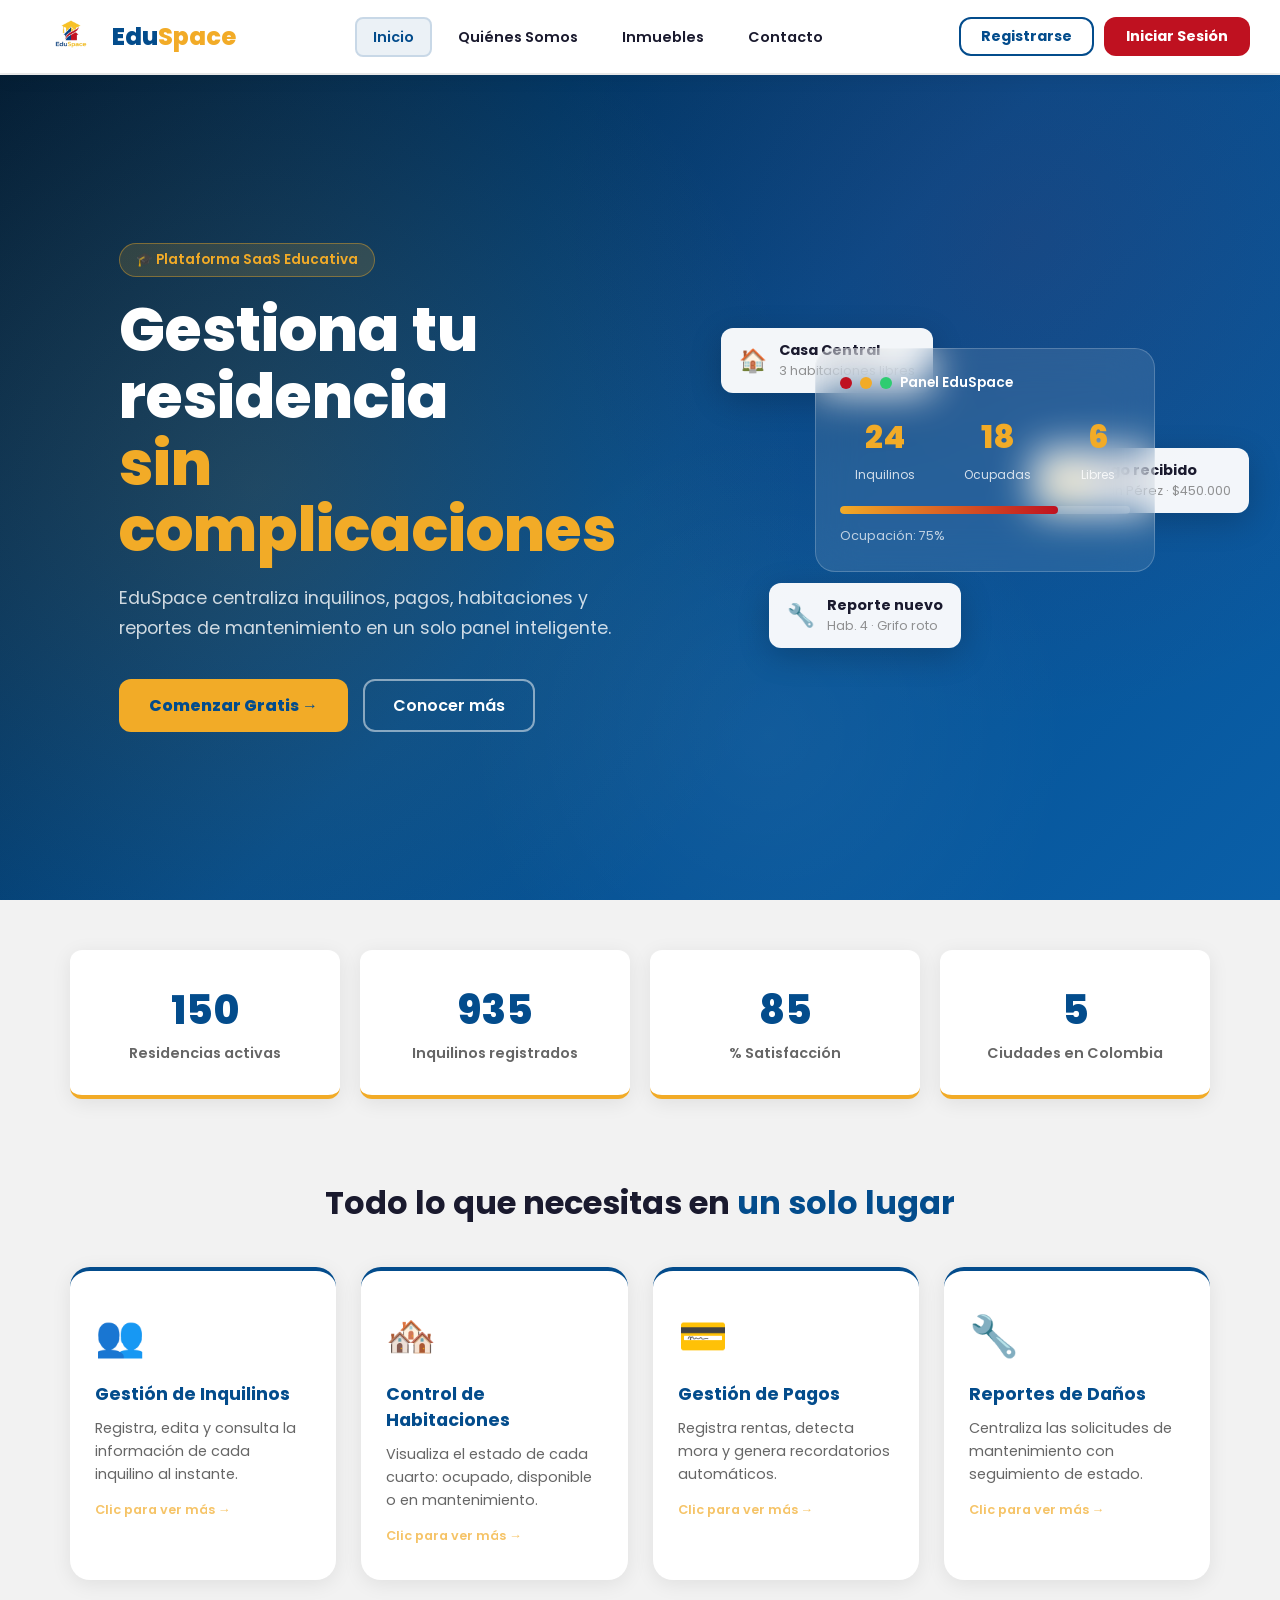
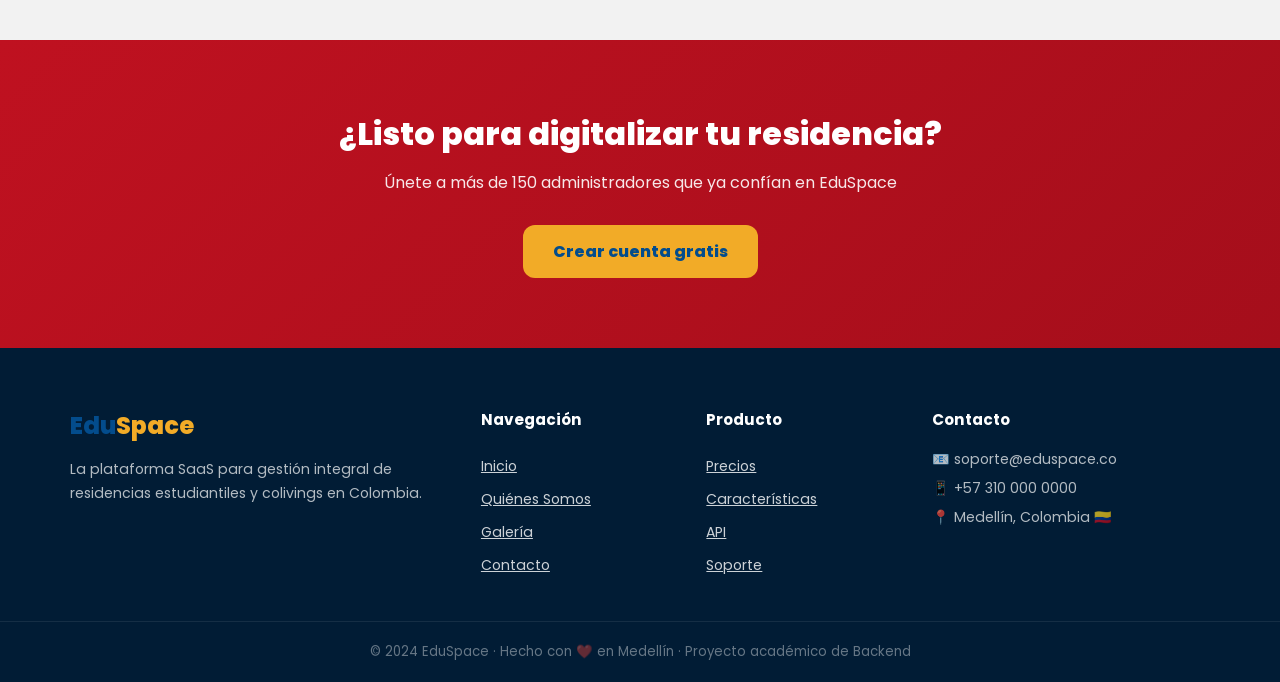
==== commit 39a5f6ae: "Version 2v EduSpace" ====
--- a/index.html
+++ b/index.html
@@ -462,59 +462,6 @@
                 </div>
             </div>
 
-            <div class="contacto-form-wrapper">
-                <h3>Reportar un daño / Mantenimiento</h3>
-                <form class="contacto-form" id="formContacto" onsubmit="enviarReporte(event)">
-                    <div class="form-row">
-                        <div class="form-group">
-                            <label for="rep-nombre">Nombre completo</label>
-                            <input type="text" id="rep-nombre" placeholder="Tu nombre" required aria-label="Nombre completo del reportante">
-                        </div>
-                        <div class="form-group">
-                            <label for="rep-hab">Habitación / Casa</label>
-                            <input type="text" id="rep-hab" placeholder="Ej: Hab. 101" required aria-label="Número de habitación o casa">
-                        </div>
-                    </div>
-                    <div class="form-group">
-                        <label for="rep-tipo">Tipo de reporte</label>
-                        <select id="rep-tipo" aria-label="Tipo de reporte de mantenimiento" required>
-                            <option value="">Selecciona el tipo</option>
-                            <option value="daño">🔧 Daño físico</option>
-                            <option value="plomeria">💧 Plomería</option>
-                            <option value="electrico">⚡ Eléctrico</option>
-                            <option value="seguridad">🔒 Seguridad</option>
-                            <option value="limpieza">🧹 Limpieza</option>
-                            <option value="otro">📋 Otro</option>
-                        </select>
-                    </div>
-                    <div class="form-group">
-                        <label>Prioridad</label>
-                        <div class="prioridad-btns">
-                            <label class="prioridad-label">
-                                <input type="radio" id="prioridad-baja" name="prioridad" value="baja"> 🟢 Baja
-                            </label>
-                            <label class="prioridad-label">
-                                <input type="radio" id="prioridad-media" name="prioridad" value="media" checked> 🟡 Media
-                            </label>
-                            <label class="prioridad-label">
-                                <input type="radio" id="prioridad-alta" name="prioridad" value="alta"> 🔴 Alta
-                            </label>
-                        </div>
-                    </div>
-                    <div class="form-group">
-                        <label for="rep-desc">Descripción del problema</label>
-                        <textarea id="rep-desc" rows="4" placeholder="Describe detalladamente el daño o mantenimiento requerido..." required aria-label="Descripción del problema de mantenimiento"></textarea>
-                    </div>
-                    <button type="submit" class="btn-submit">
-                        <span id="btnReporteText">📤 Enviar Reporte al Sistema</span>
-                    </button>
-                </form>
-
-                <div class="reportes-recientes" id="reportesRecientes" style="display:none">
-                    <h4>📋 Tus reportes recientes</h4>
-                    <div id="listaReportes"></div>
-                </div>
-            </div>
         </div>
     </section>
 
@@ -599,7 +546,7 @@
                     <label for="reg-rol">Rol</label>
                     <select id="reg-rol" aria-label="Selecciona tu rol de usuario" required>
                         <option value="inquilino">🏠 Inquilino</option>
-                        <option value="admin">⚙️ Administrador</option>
+                        <option value="arrendador">🏘️ Arrendador/Dueño</option>
                     </select>
                 </div>
                 <div class="form-group">
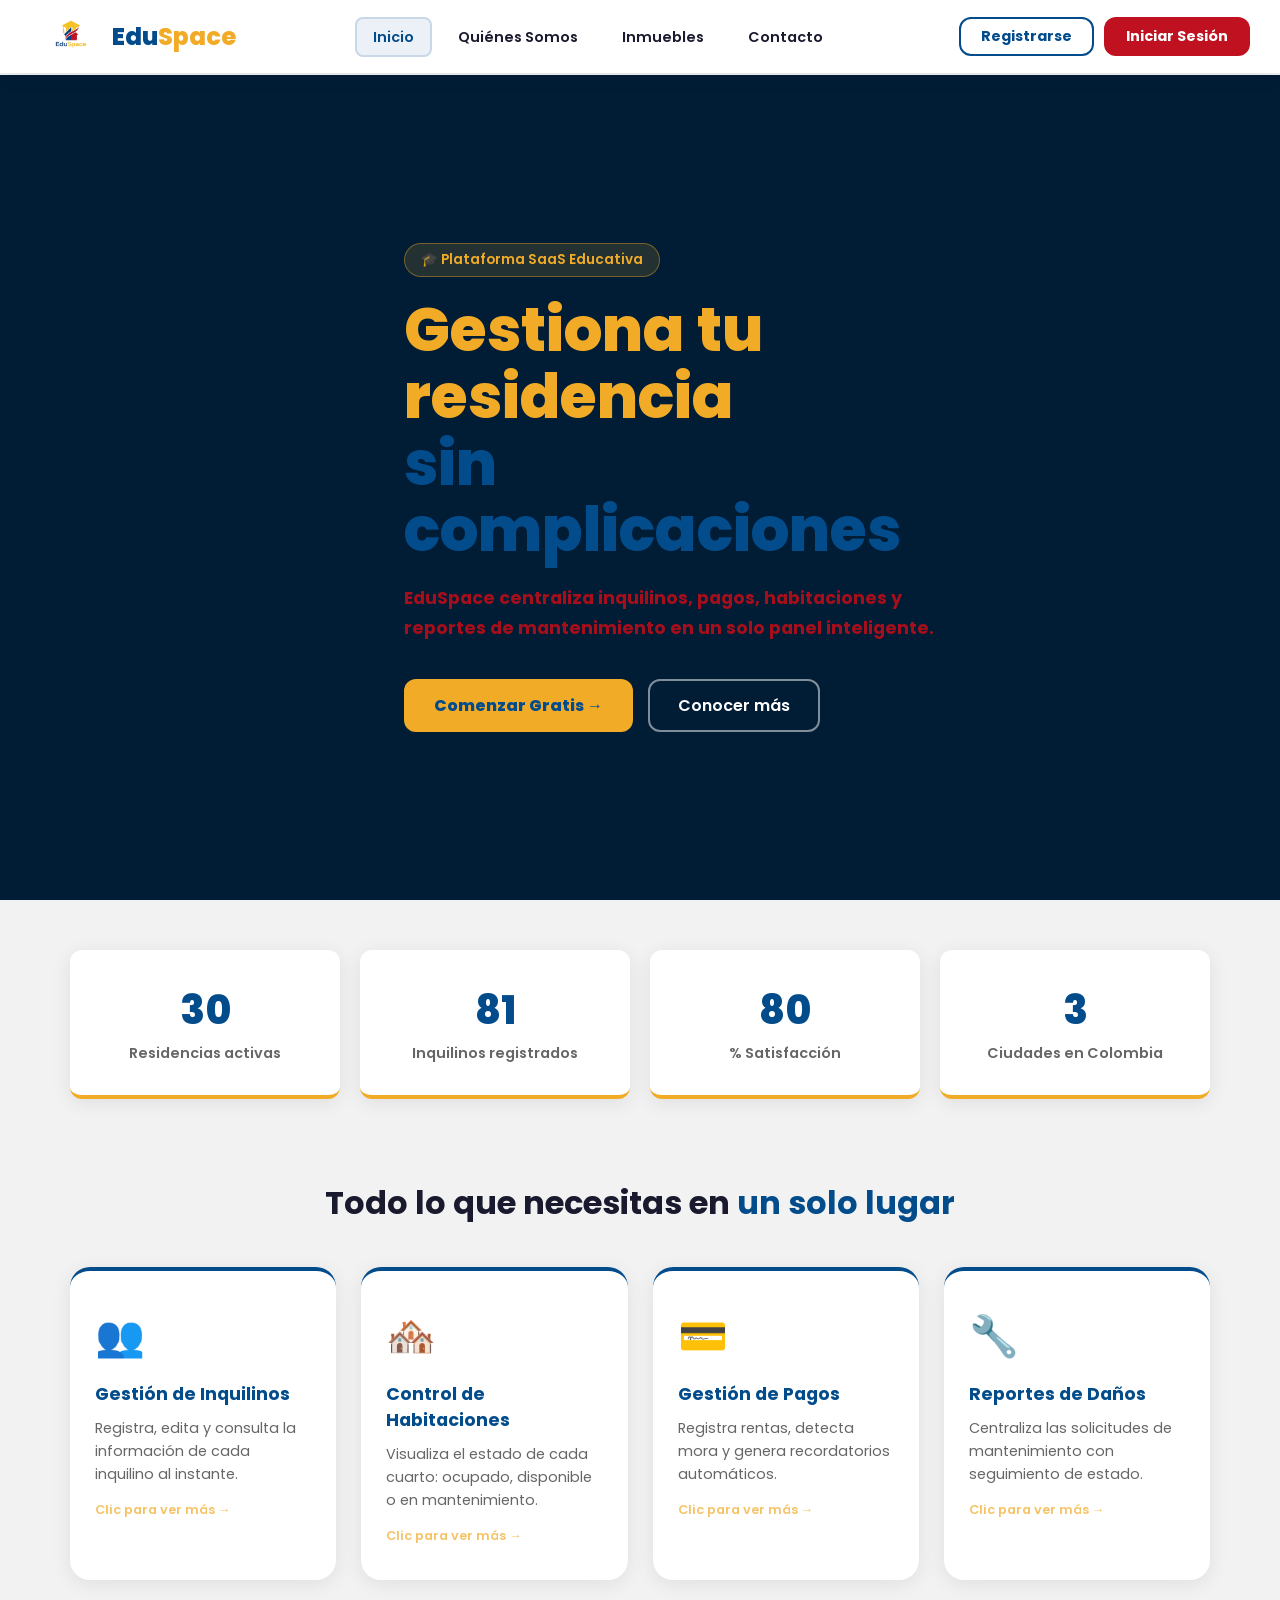
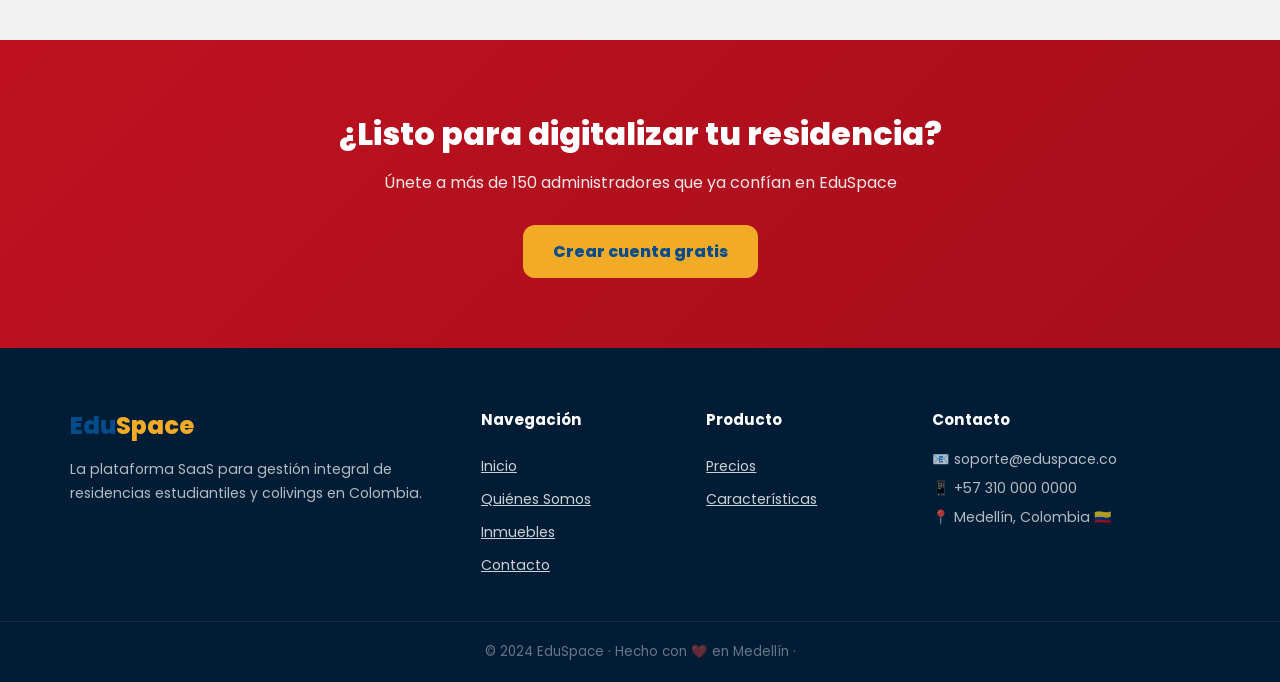
==== commit 79044abc: "Banner con Video y Cambios en el Dashboard" ====
--- a/index.html
+++ b/index.html
@@ -45,7 +45,8 @@
 
         <!-- HERO -->
         <div class="hero">
-            <div class="hero-bg"></div>
+            <!-- Fondo de video principal del hero -->
+            <video class="hero-bg-video" src="img/Banner.mp4" autoplay loop muted playsinline></video>
             <div class="hero-content">
                 <div class="hero-badge">🎓 Plataforma SaaS Educativa</div>
                 <h1 class="hero-titulo">Gestiona tu residencia<br><span class="highlight">sin complicaciones</span></h1>
@@ -55,65 +56,16 @@
                     <button class="btn-cta-secondary" onclick="navegar('quienes-somos')">Conocer más</button>
                 </div>
             </div>
-            <div class="hero-visual">
-                <div class="floating-card card-1">
-                    <span class="card-icon">🏠</span>
-                    <div>
-                        <strong>Casa Central</strong>
-                        <small>3 habitaciones libres</small>
-                    </div>
-                </div>
-                <div class="floating-card card-2">
-                    <span class="card-icon">💰</span>
-                    <div>
-                        <strong>Pago recibido</strong>
-                        <small>Juan Pérez · $450.000</small>
-                    </div>
-                </div>
-                <div class="floating-card card-3">
-                    <span class="card-icon">🔧</span>
-                    <div>
-                        <strong>Reporte nuevo</strong>
-                        <small>Hab. 4 · Grifo roto</small>
-                    </div>
-                </div>
-                <div class="hero-dashboard-mock">
-                    <div class="mock-header">
-                        <div class="mock-dot red"></div>
-                        <div class="mock-dot yellow"></div>
-                        <div class="mock-dot green"></div>
-                        <span>Panel EduSpace</span>
-                    </div>
-                    <div class="mock-body">
-                        <div class="mock-stat">
-                            <span class="mock-num" data-target="24">0</span>
-                            <span>Inquilinos</span>
-                        </div>
-                        <div class="mock-stat">
-                            <span class="mock-num" data-target="18">0</span>
-                            <span>Ocupadas</span>
-                        </div>
-                        <div class="mock-stat">
-                            <span class="mock-num" data-target="6">0</span>
-                            <span>Libres</span>
-                        </div>
-                    </div>
-                    <div class="mock-bar-container">
-                        <div class="mock-bar" style="width:0%" data-width="75%"></div>
-                    </div>
-                    <small>Ocupación: 75%</small>
-                </div>
-            </div>
         </div>
 
         <!-- STATS -->
         <div class="stats-section">
             <div class="stat-card">
-                <span class="stat-num counter" data-target="150">0</span>
+                <span class="stat-num counter" data-target="30">0</span>
                 <span class="stat-label">Residencias activas</span>
             </div>
             <div class="stat-card">
-                <span class="stat-num counter" data-target="1200">0</span>
+                <span class="stat-num counter" data-target="110">0</span>
                 <span class="stat-label">Inquilinos registrados</span>
             </div>
             <div class="stat-card">
@@ -121,7 +73,7 @@
                 <span class="stat-label">% Satisfacción</span>
             </div>
             <div class="stat-card">
-                <span class="stat-num counter" data-target="5">0</span>
+                <span class="stat-num counter" data-target="3">0</span>
                 <span class="stat-label">Ciudades en Colombia</span>
             </div>
         </div>
@@ -226,7 +178,7 @@
                     <div class="value-chip">🎯 Simplicidad</div>
                     <div class="value-chip">🔒 Seguridad</div>
                     <div class="value-chip">📊 Datos en tiempo real</div>
-                    <div class="value-chip">🇨🇴 Hecho en Colombia</div>
+                    <div class="value-chip">Hecho en Colombia</div>
                 </div>
             </div>
             <div class="about-img">
@@ -240,7 +192,7 @@
                     </div>
                     <div class="av-stat-row">
                         <div class="av-stat"><strong>2024</strong><small>Fundación</small></div>
-                        <div class="av-stat"><strong>3</strong><small>Desarrolladores</small></div>
+                        <div class="av-stat"><strong>4</strong><small>Desarrolladores</small></div>
                         <div class="av-stat"><strong>+150</strong><small>Usuarios</small></div>
                     </div>
                     <p class="av-quote">"Creemos que gestionar una residencia estudiantil debe ser tan fácil como enviar un mensaje."</p>
@@ -252,22 +204,28 @@
             <h3 class="section-title">Nuestro <span>Equipo</span></h3>
             <div class="team-grid">
                 <div class="team-card">
-                    <div class="team-avatar" style="background: var(--azul)">JD</div>
-                    <h4>Juan Díaz</h4>
+                    <div class="team-avatar" style="background: var(--azul)">SM</div>
+                    <h4>Santiago Mora</h4>
                     <span class="team-rol">Backend Developer</span>
                     <p>Arquitectura del sistema y base de datos. Apasionado por las APIs REST.</p>
                 </div>
                 <div class="team-card">
                     <div class="team-avatar" style="background: var(--rojo)">MR</div>
-                    <h4>María Rodríguez</h4>
+                    <h4>Matias Restrepo</h4>
                     <span class="team-rol">Frontend Developer</span>
                     <p>Diseño de interfaces y experiencia de usuario. CSS es su lenguaje favorito.</p>
                 </div>
                 <div class="team-card">
                     <div class="team-avatar" style="background: var(--amarillo)">CL</div>
-                    <h4>Carlos López</h4>
+                    <h4>Camilo López</h4>
                     <span class="team-rol">Full Stack Developer</span>
                     <p>Integración de sistemas y lógica de negocio. El puente entre frontend y backend.</p>
+                </div>
+                <div class="team-card">
+                    <div class="team-avatar" style="background: var(--azul)">JD</div>
+                    <h4>Juliana Zapata</h4>
+                    <span class="team-rol">Frontend Developer</span>
+                    <p>Diseño de interfaces y experiencia de usuario. CSS es su lenguaje favorito.</p>
                 </div>
             </div>
         </div>
@@ -480,15 +438,14 @@
             <h4>Navegación</h4>
             <a onclick="navegar('inicio')">Inicio</a>
             <a onclick="navegar('quienes-somos')">Quiénes Somos</a>
-            <a onclick="navegar('galeria')">Galería</a>
+            <a onclick="navegar('galeria')">Inmuebles</a>
             <a onclick="navegar('contacto')">Contacto</a>
         </div>
         <div class="footer-links">
             <h4>Producto</h4>
             <a href="#">Precios</a>
             <a href="#">Características</a>
-            <a href="#">API</a>
-            <a href="#">Soporte</a>
+            
         </div>
         <div class="footer-contact">
             <h4>Contacto</h4>
@@ -498,7 +455,7 @@
         </div>
     </div>
     <div class="footer-bottom">
-        <p>© 2024 EduSpace · Hecho con ❤️ en Medellín · Proyecto académico de Backend</p>
+        <p>© 2024 EduSpace · Hecho con ❤️ en Medellín · </p>
     </div>
 </footer>
 
--- a/css/styles.css
+++ b/css/styles.css
@@ -187,19 +187,20 @@
     align-items: center;
     position: relative;
     overflow: hidden;
-    background: linear-gradient(135deg, #011c35 0%, #034C8C 50%, #0a5fa8 100%);
     padding: 60px 30px;
     gap: 40px;
     max-width: 100%;
 }
 
-.hero-bg {
+.hero-bg-video {
     position: absolute;
     inset: 0;
-    background-image: 
-        radial-gradient(circle at 20% 50%, rgba(242,171,39,0.12) 0%, transparent 50%),
-        radial-gradient(circle at 80% 20%, rgba(191,17,32,0.1) 0%, transparent 40%),
-        radial-gradient(circle at 60% 80%, rgba(255,255,255,0.05) 0%, transparent 30%);
+    width: 100%;
+    height: 100%;
+    object-fit: cover;
+    z-index: 1;
+    pointer-events: none;
+    background: #011c35;
 }
 
 .hero-content {
@@ -229,22 +230,23 @@
 .hero-titulo {
     font-size: clamp(2.2rem, 5vw, 3.8rem);
     font-weight: 800;
-    color: #fff;
+    color:#F2AB27;
     line-height: 1.1;
     margin-bottom: 20px;
     animation: fadeSlide 0.7s ease;
 }
 .hero-titulo .highlight {
-    color: var(--amarillo);
+    color: var(--azul);
     position: relative;
 }
 
 .hero-descripcion {
     font-size: 1.1rem;
-    color: rgba(255,255,255,0.8);
+    color: #a50e1b;
     line-height: 1.7;
     margin-bottom: 35px;
     animation: fadeSlide 0.8s ease;
+    font-weight: bold;
 }
 
 .hero-btns {
@@ -626,6 +628,7 @@
 /* ===== CONTACTO ===== */
 .contacto-layout {
     display: flex;
+    justify-content: center;
     gap: 50px;
     max-width: 1100px;
     margin: 0 auto;
@@ -633,7 +636,7 @@
     flex-wrap: wrap;
 }
 
-.contacto-info { flex: 1; min-width: 280px; }
+.contacto-info { flex: 1; min-width: 280px; max-width: 620px; }
 .contacto-info h3 { font-size: 1.3rem; color: var(--azul); margin-bottom: 25px; font-weight: 700; }
 .contacto-canal {
     display: flex;
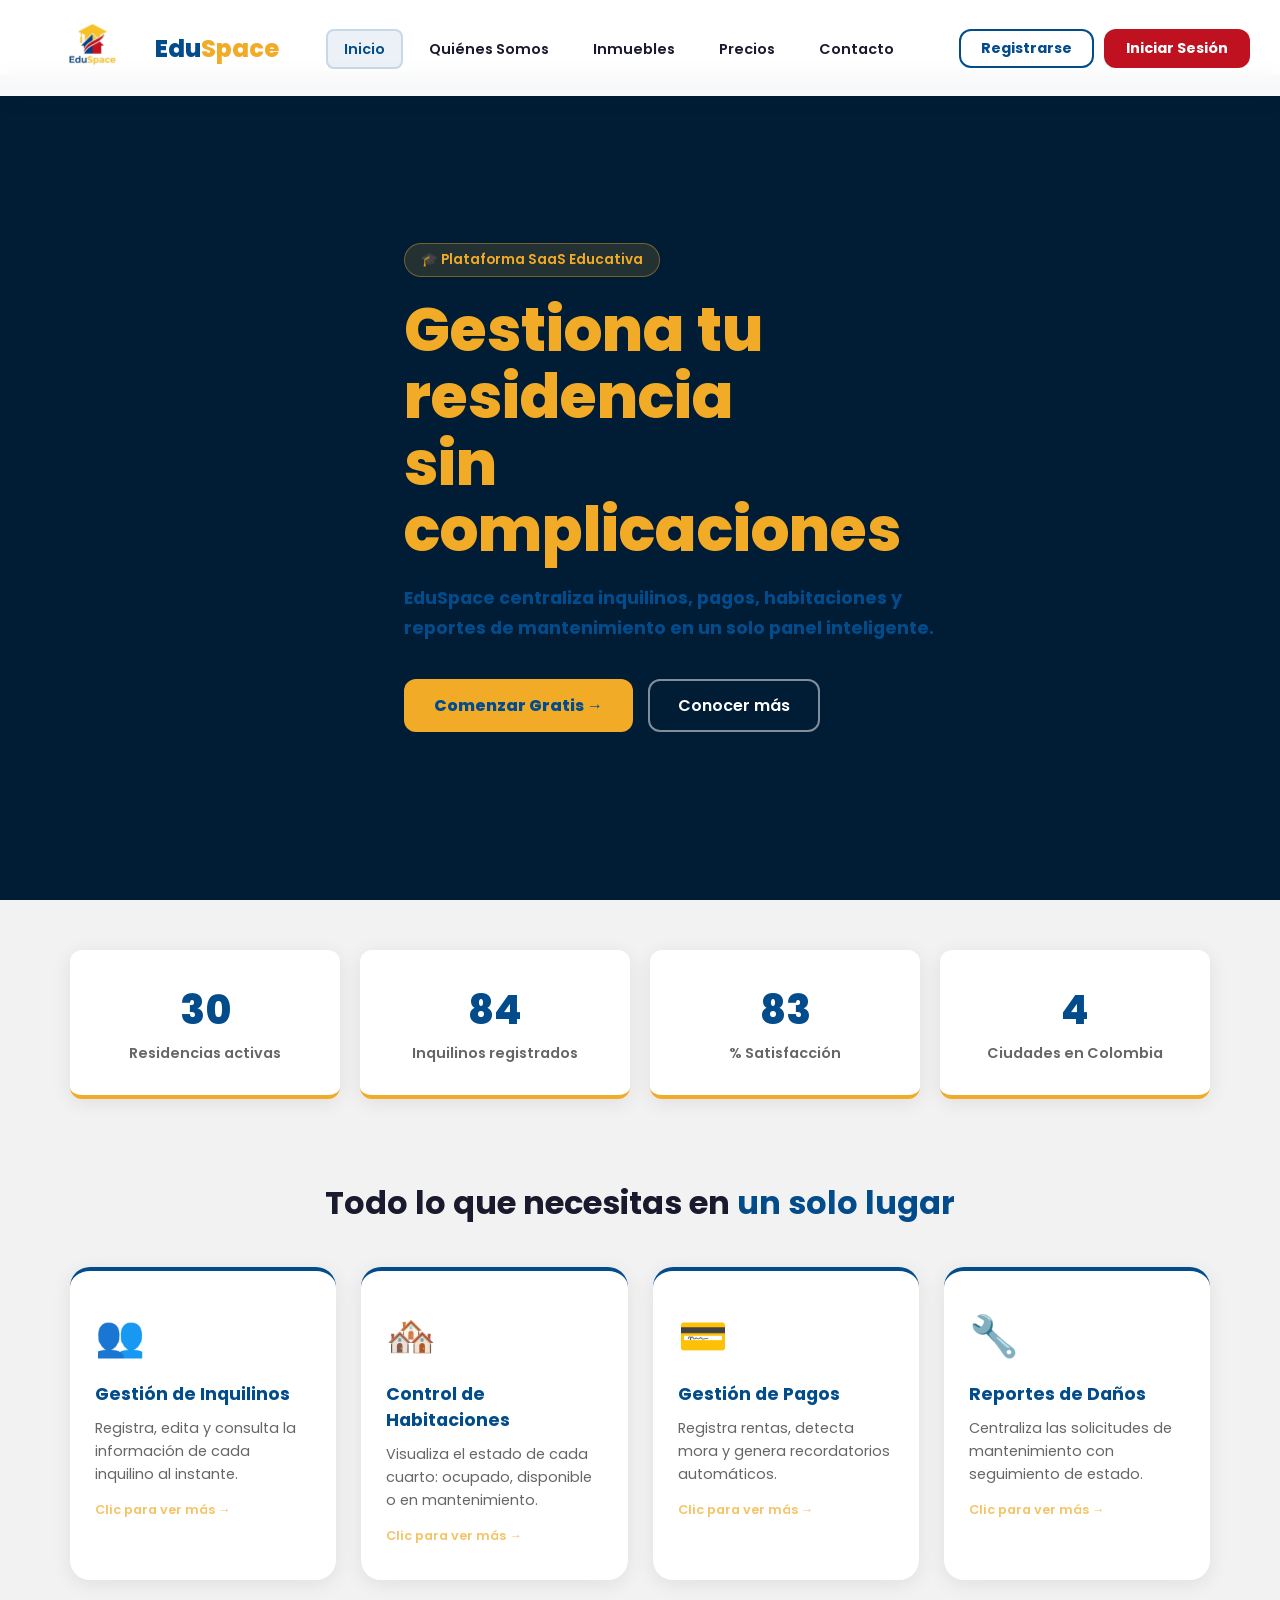
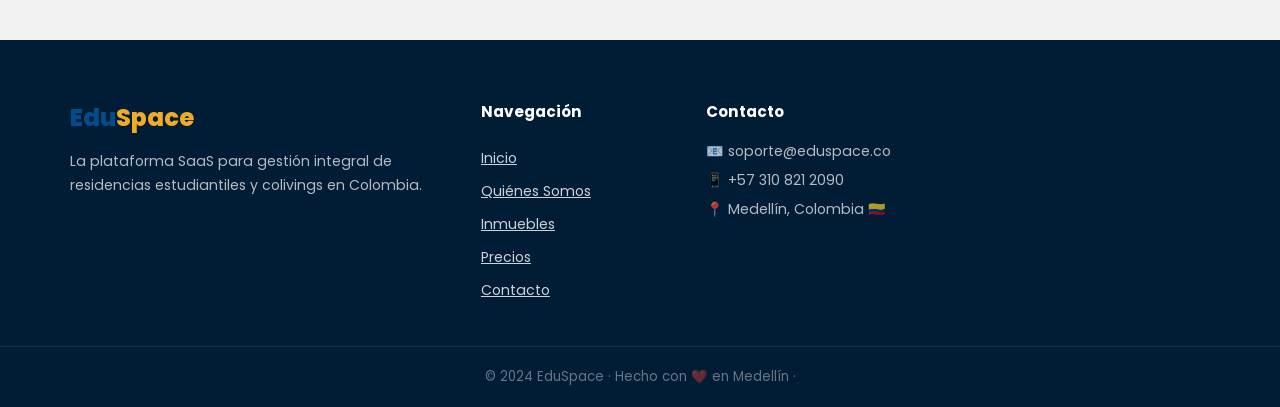
==== commit 7149af62: "Muchos Cambios solo revisar" ====
--- a/index.html
+++ b/index.html
@@ -23,7 +23,8 @@
         <ul class="nav-links" id="navLinks">
             <li><a onclick="navegar('inicio')" data-page="inicio" class="nav-link active">Inicio</a></li>
             <li><a onclick="navegar('quienes-somos')" data-page="quienes-somos" class="nav-link">Quiénes Somos</a></li>
-            <li><a onclick="navegar('galeria')" data-page="galeria" class="nav-link">Inmuebles</a></li>
+            <li><a onclick="navegar('inmuebles')" data-page="inmuebles" class="nav-link">Inmuebles</a></li>
+            <li><a onclick="navegar('precios')" data-page="precios" class="nav-link">Precios</a></li>
             <li><a onclick="navegar('contacto')" data-page="contacto" class="nav-link">Contacto</a></li>
         </ul>
 
@@ -73,7 +74,7 @@
                 <span class="stat-label">% Satisfacción</span>
             </div>
             <div class="stat-card">
-                <span class="stat-num counter" data-target="3">0</span>
+                <span class="stat-num counter" data-target="4">0</span>
                 <span class="stat-label">Ciudades en Colombia</span>
             </div>
         </div>
@@ -152,14 +153,7 @@
                 </div>
             </div>
         </div>
-
-        <!-- CTA FINAL -->
-        <div class="cta-banner">
-            <h2>¿Listo para digitalizar tu residencia?</h2>
-            <p>Únete a más de 150 administradores que ya confían en EduSpace</p>
-            <button class="btn-cta-primary" onclick="abrirModal('registro')">Crear cuenta gratis</button>
-        </div>
-
+     
     </section>
 
     <!-- SECCIÓN: QUIÉNES SOMOS -->
@@ -245,122 +239,73 @@
     </section>
 
     <!-- SECCIÓN: GALERÍA -->
-    <section id="galeria" class="seccion">
+    <section id="inmuebles" class="seccion">
         <div class="page-header">
             <h2>Tu furuto <span>Espacio</span></h2>
             <p>Conoce las residencias que gestionamos en EduSpace</p>
         </div>
 
-        <div class="galeria-filtros">
-            <button class="filtro-btn active" onclick="filtrarGaleria('todas', this)">Todas</button>
-            <button class="filtro-btn" onclick="filtrarGaleria('disponible', this)">🟢 Disponibles</button>
-            <button class="filtro-btn" onclick="filtrarGaleria('ocupada', this)">🔴 Ocupadas</button>
-            <button class="filtro-btn" onclick="filtrarGaleria('mantenimiento', this)">🟡 Mantenimiento</button>
-        </div>
-
-        <div class="galeria-grid" id="galeriaGrid">
-            <div class="galeria-card" data-estado="disponible">
-                <div class="galeria-img" style="background: linear-gradient(135deg, #034C8C22, #034C8C44)">
-                    <span class="galeria-emoji">🛏️</span>
-                    <div class="galeria-badge disponible">Disponible</div>
-                </div>
-                <div class="galeria-info">
-                    <h3>Casa Central · Hab. 101</h3>
-                    <p>Habitación individual con baño privado, escritorio y closet. Luz y agua incluidas.</p>
-                    <div class="galeria-tags">
-                        <span>📶 WiFi</span><span>🚿 Baño privado</span><span>📚 Escritorio</span>
-                    </div>
-                    <div class="galeria-footer">
-                        <strong class="precio">$450.000/mes</strong>
-                        <button class="btn-ver" onclick="abrirModal('registro')">Solicitar</button>
-                    </div>
-                </div>
-            </div>
-            <div class="galeria-card" data-estado="ocupada">
-                <div class="galeria-img" style="background: linear-gradient(135deg, #BF112022, #BF112044)">
-                    <span class="galeria-emoji">🏠</span>
-                    <div class="galeria-badge ocupada">Ocupada</div>
-                </div>
-                <div class="galeria-info">
-                    <h3>Coliving Norte · Hab. 203</h3>
-                    <p>Espacio compartido de 2 personas, cocina comunitaria y sala de estudio 24/7.</p>
-                    <div class="galeria-tags">
-                        <span>👥 Compartida</span><span>🍳 Cocina</span><span>📖 Estudio</span>
-                    </div>
-                    <div class="galeria-footer">
-                        <strong class="precio">$320.000/mes</strong>
-                        <button class="btn-ver ocupado" disabled>No disponible</button>
-                    </div>
-                </div>
-            </div>
-            <div class="galeria-card" data-estado="disponible">
-                <div class="galeria-img" style="background: linear-gradient(135deg, #F2AB2722, #F2AB2744)">
-                    <span class="galeria-emoji">🎓</span>
-                    <div class="galeria-badge disponible">Disponible</div>
-                </div>
-                <div class="galeria-info">
-                    <h3>Residencia Universitaria · Hab. 305</h3>
-                    <p>Habitación premium cerca a la Universidad de Antioquia. Amoblada completamente.</p>
-                    <div class="galeria-tags">
-                        <span>🏫 Cerca campus</span><span>🛋️ Amoblada</span><span>🔒 Segura</span>
-                    </div>
-                    <div class="galeria-footer">
-                        <strong class="precio">$580.000/mes</strong>
-                        <button class="btn-ver" onclick="abrirModal('registro')">Solicitar</button>
-                    </div>
-                </div>
-            </div>
-            <div class="galeria-card" data-estado="mantenimiento">
-                <div class="galeria-img" style="background: linear-gradient(135deg, #88888822, #88888844)">
-                    <span class="galeria-emoji">🔧</span>
-                    <div class="galeria-badge mantenimiento">Mantenimiento</div>
-                </div>
-                <div class="galeria-info">
-                    <h3>Casa Central · Hab. 102</h3>
-                    <p>Temporalmente en reparación. Disponible pronto. Remodelación total del baño.</p>
-                    <div class="galeria-tags">
-                        <span>🔨 En reparación</span><span>📅 Lista pronto</span>
-                    </div>
-                    <div class="galeria-footer">
-                        <strong class="precio">$450.000/mes</strong>
-                        <button class="btn-ver ocupado" disabled>En obras</button>
-                    </div>
-                </div>
-            </div>
-            <div class="galeria-card" data-estado="disponible">
-                <div class="galeria-img" style="background: linear-gradient(135deg, #034C8C22, #F2AB2744)">
-                    <span class="galeria-emoji">🌟</span>
-                    <div class="galeria-badge disponible">Disponible</div>
-                </div>
-                <div class="galeria-info">
-                    <h3>Coliving Sur · Hab. 401</h3>
-                    <p>Estudio tipo loft con balcón. La más nueva del catálogo. Piso 4 con vista.</p>
-                    <div class="galeria-tags">
-                        <span>🌇 Vista</span><span>🏗️ Nueva</span><span>❄️ A/C</span>
-                    </div>
-                    <div class="galeria-footer">
-                        <strong class="precio">$650.000/mes</strong>
-                        <button class="btn-ver" onclick="abrirModal('registro')">Solicitar</button>
-                    </div>
-                </div>
-            </div>
-            <div class="galeria-card" data-estado="ocupada">
-                <div class="galeria-img" style="background: linear-gradient(135deg, #BF113144, #034C8C22)">
-                    <span class="galeria-emoji">📚</span>
-                    <div class="galeria-badge ocupada">Ocupada</div>
-                </div>
-                <div class="galeria-info">
-                    <h3>Residencia Universitaria · Hab. 210</h3>
-                    <p>Habitación doble, muy solicitada por su ubicación estratégica y silencio.</p>
-                    <div class="galeria-tags">
-                        <span>🤫 Silenciosa</span><span>📍 Céntrica</span><span>🚌 Bus</span>
-                    </div>
-                    <div class="galeria-footer">
-                        <strong class="precio">$280.000/mes</strong>
-                        <button class="btn-ver ocupado" disabled>No disponible</button>
-                    </div>
-                </div>
-            </div>
+        <div class="inmuebles-filtros">
+            <button class="filtro-btn active" onclick="filtrarInmuebles('todas', this)">Todas</button>
+            <button class="filtro-btn" onclick="filtrarInmuebles('disponible', this)">🟢 Disponibles</button>
+            <button class="filtro-btn" onclick="filtrarInmuebles('ocupada', this)">🔴 Ocupadas</button>
+
+        </div>
+
+        <div class="inmuebles-grid" id="inmueblesGrid">
+            <!-- Aquí se agregarán los inmuebles reales -->
+        </div>
+    </section>
+
+    <!-- SECCIÓN: PRECIOS -->
+    <section id="precios" class="seccion">
+        <div class="page-header">
+            <h2>Planes y <span>Precios</span></h2>
+            <p>Elige el plan que se adapta a tu rol en EduSpace</p>
+        </div>
+        <div class="precios-grid">
+
+            <!-- Plan Estudiante -->
+            <div class="precio-card">
+                <div class="precio-icono">🎓</div>
+                <h3 class="precio-nombre">Estudiante</h3>
+                <p class="precio-subtitulo">Arrendatario / Inquilino</p>
+                <div class="precio-monto">
+                    <span class="precio-simbolo">$</span>
+                    <span class="precio-valor">0</span>
+                    <span class="precio-periodo">COP / mes</span>
+                </div>
+                <p class="precio-slogan">Encuentra tu espacio ideal sin costo</p>
+                <ul class="precio-features">
+                    <li>✅ Buscar y explorar habitaciones</li>
+                    <li>✅ Ver disponibilidad en tiempo real</li>
+                    <li>✅ Contactar arrendadores</li>
+                    <li>✅ Seguimiento de tus pagos</li>
+                    <li>✅ Reportar daños o novedades</li>
+                </ul>
+            </div>
+
+            <!-- Plan Arrendador -->
+            <div class="precio-card precio-card-destacado">
+                <div class="precio-icono">🏘️</div>
+                <h3 class="precio-nombre">Arrendador</h3>
+                <p class="precio-subtitulo">Dueño del Inmueble</p>
+                <div class="precio-monto">
+                    <span class="precio-simbolo">$</span>
+                    <span class="precio-valor">49.900</span>
+                    <span class="precio-periodo">COP / mes</span>
+                </div>
+                <p class="precio-slogan">Gestiona tus inmuebles sin complicaciones</p>
+                <ul class="precio-features">
+                    <li>✅ Publicar habitaciones ilimitadas</li>
+                    <li>✅ Panel de control completo</li>
+                    <li>✅ Gestión de inquilinos</li>
+                    <li>✅ Registro y control de pagos</li>
+                    <li>✅ Reportes de mantenimiento</li>
+                    <li>✅ Estadísticas de ocupación</li>
+                </ul>
+            </div>
+
         </div>
     </section>
 
@@ -385,7 +330,7 @@
                     <span class="canal-icon">📱</span>
                     <div>
                         <strong>WhatsApp</strong>
-                        <small>+57 310 000 0000</small>
+                        <small>+57 310 821 2090</small>
                     </div>
                 </div>
                 <div class="contacto-canal">
@@ -402,22 +347,32 @@
                         <small>Lun–Vie: 8am – 6pm</small>
                     </div>
                 </div>
-
-                <div class="faq-mini">
-                    <h4>Preguntas frecuentes</h4>
-                    <div class="faq-item" onclick="toggleFaq(this)">
-                        <div class="faq-q">¿Cuánto cuesta EduSpace? <span>+</span></div>
-                        <div class="faq-a">El plan básico es completamente gratis hasta 10 habitaciones. Los planes premium inician en $29.990/mes.</div>
-                    </div>
-                    <div class="faq-item" onclick="toggleFaq(this)">
-                        <div class="faq-q">¿Mis datos están seguros? <span>+</span></div>
-                        <div class="faq-a">Sí. Usamos cifrado y no compartimos información con terceros. Cumplimos con la ley 1581 de Colombia.</div>
-                    </div>
-                    <div class="faq-item" onclick="toggleFaq(this)">
-                        <div class="faq-q">¿Puedo probar antes de pagar? <span>+</span></div>
-                        <div class="faq-a">¡Claro! Tenemos 30 días de prueba gratuita en todos los planes. Sin tarjeta de crédito.</div>
-                    </div>
-                </div>
+            </div>
+
+            <div class="contact-form-card">
+                <h3>Escríbenos</h3>
+                <form id="contactoForm" onsubmit="enviarContacto(event)">
+                    <div class="form-row">
+                        <div class="form-group">
+                            <label>Nombre</label>
+                            <input type="text" id="cont-nombre" placeholder="Tu nombre" required>
+                        </div>
+                        <div class="form-group">
+                            <label>Correo</label>
+                            <input type="email" id="cont-correo" placeholder="tu@correo.com" required>
+                        </div>
+                    </div>
+                    <div class="form-group">
+                        <label>Asunto</label>
+                        <input type="text" id="cont-asunto" placeholder="¿En qué podemos ayudarte?" required>
+                    </div>
+                    <div class="form-group">
+                        <label>Mensaje</label>
+                        <textarea id="cont-mensaje" rows="5" placeholder="Escribe tu mensaje..." required></textarea>
+                    </div>
+                    <div id="cont-success" class="auth-msg success" style="display:none"></div>
+                    <button type="submit" class="btn-auth">Enviar mensaje</button>
+                </form>
             </div>
 
         </div>
@@ -438,19 +393,15 @@
             <h4>Navegación</h4>
             <a onclick="navegar('inicio')">Inicio</a>
             <a onclick="navegar('quienes-somos')">Quiénes Somos</a>
-            <a onclick="navegar('galeria')">Inmuebles</a>
+            <a onclick="navegar('inmuebles')">Inmuebles</a>
+            <a onclick="navegar('precios')">Precios</a>
             <a onclick="navegar('contacto')">Contacto</a>
         </div>
-        <div class="footer-links">
-            <h4>Producto</h4>
-            <a href="#">Precios</a>
-            <a href="#">Características</a>
-            
-        </div>
+        
         <div class="footer-contact">
             <h4>Contacto</h4>
             <p>📧 soporte@eduspace.co</p>
-            <p>📱 +57 310 000 0000</p>
+            <p>📱 +57 310 821 2090</p>
             <p>📍 Medellín, Colombia 🇨🇴</p>
         </div>
     </div>
--- a/css/styles.css
+++ b/css/styles.css
@@ -65,7 +65,7 @@
 }
 
 .logo { cursor: pointer; display: flex; align-items: center; }
-.logo img { height: 45px; }
+.logo img { height: 68px; }
 .logo-fallback { display: flex; align-items: center; gap: 0; }
 
 .nav-links {
@@ -236,13 +236,13 @@
     animation: fadeSlide 0.7s ease;
 }
 .hero-titulo .highlight {
-    color: var(--azul);
+    color: var(--amarillo);
     position: relative;
 }
 
 .hero-descripcion {
     font-size: 1.1rem;
-    color: #a50e1b;
+    color: #034C8C;
     line-height: 1.7;
     margin-bottom: 35px;
     animation: fadeSlide 0.8s ease;
@@ -496,9 +496,14 @@
     padding: 30px 25px;
     text-align: center;
     box-shadow: var(--sombra);
-    transition: transform 0.3s;
-}
-.team-card:hover { transform: translateY(-6px); box-shadow: var(--sombra-hover); }
+    transition: transform 0.3s, box-shadow 0.3s, border-top 0.3s;
+    border-top: 4px solid var(--azul);
+}
+.team-card:hover {
+    transform: translateY(-6px);
+    box-shadow: var(--sombra-hover);
+    border-top: 4px solid var(--azul-claro);
+}
 .team-avatar {
     width: 65px; height: 65px;
     color: #fff;
@@ -529,15 +534,24 @@
     padding: 35px 30px;
     border-radius: var(--radio-lg);
     text-align: center;
-}
-.mv-card.mision { background: linear-gradient(135deg, var(--azul), #0a5fa8); color: #fff; }
-.mv-card.vision { background: linear-gradient(135deg, var(--rojo), #a50e1b); color: #fff; }
+    background: #fff;
+    color: var(--texto);
+    box-shadow: var(--sombra);
+    border-top: 4px solid var(--azul);
+    transition: box-shadow 0.3s, border-top 0.3s;
+}
+.mv-card.mision { /* Fondo y color unificados en .mv-card base */ }
+.mv-card.vision { /* Fondo y color unificados en .mv-card base */ }
+.mv-card:hover {
+    box-shadow: var(--sombra-hover);
+    border-top: 4px solid var(--azul-claro);
+}
 .mv-icon { font-size: 2.5rem; margin-bottom: 15px; }
 .mv-card h3 { font-size: 1.4rem; margin-bottom: 12px; }
 .mv-card p { opacity: 0.9; line-height: 1.7; font-size: 0.95rem; }
 
 /* ===== GALERÍA ===== */
-.galeria-filtros {
+.inmuebles-filtros {
     display: flex;
     flex-wrap: wrap;
     justify-content: center;
@@ -562,7 +576,7 @@
     color: #fff;
 }
 
-.galeria-grid {
+.inmuebles-grid {
     display: grid;
     grid-template-columns: repeat(auto-fill, minmax(320px, 1fr));
     gap: 25px;
@@ -571,17 +585,17 @@
     padding: 20px 30px 60px;
 }
 
-.galeria-card {
+.inmuebles-card {
     background: #fff;
     border-radius: var(--radio-lg);
     overflow: hidden;
     box-shadow: var(--sombra);
     transition: all 0.35s;
 }
-.galeria-card:hover { transform: translateY(-8px); box-shadow: var(--sombra-hover); }
-.galeria-card.oculta { display: none; }
-
-.galeria-img {
+.inmuebles-card:hover { transform: translateY(-8px); box-shadow: var(--sombra-hover); }
+.inmuebles-card.oculta { display: none; }
+
+.inmuebles-img {
     height: 180px;
     display: flex;
     align-items: center;
@@ -589,8 +603,8 @@
     position: relative;
     font-size: 3.5rem;
 }
-.galeria-emoji { font-size: 3.5rem; }
-.galeria-badge {
+.inmuebles-emoji { font-size: 3.5rem; }
+.inmuebles-badge {
     position: absolute;
     top: 12px;
     right: 12px;
@@ -599,16 +613,16 @@
     font-size: 0.78rem;
     font-weight: 700;
 }
-.galeria-badge.disponible { background: #d4edda; color: #155724; }
-.galeria-badge.ocupada { background: #f8d7da; color: #721c24; }
-.galeria-badge.mantenimiento { background: #fff3cd; color: #856404; }
-
-.galeria-info { padding: 20px; }
-.galeria-info h3 { font-size: 1rem; font-weight: 700; margin-bottom: 8px; color: var(--azul); }
-.galeria-info p { font-size: 0.87rem; color: var(--texto-suave); line-height: 1.5; margin-bottom: 12px; }
-.galeria-tags { display: flex; flex-wrap: wrap; gap: 6px; margin-bottom: 15px; }
-.galeria-tags span { background: var(--gris); padding: 3px 10px; border-radius: 50px; font-size: 0.78rem; color: var(--texto-suave); }
-.galeria-footer { display: flex; justify-content: space-between; align-items: center; }
+.inmuebles-badge.disponible { background: #d4edda; color: #155724; }
+.inmuebles-badge.ocupada { background: #f8d7da; color: #721c24; }
+.inmuebles-badge.mantenimiento { background: #fff3cd; color: #856404; }
+
+.inmuebles-info { padding: 20px; }
+.inmuebles-info h3 { font-size: 1rem; font-weight: 700; margin-bottom: 8px; color: var(--azul); }
+.inmuebles-info p { font-size: 0.87rem; color: var(--texto-suave); line-height: 1.5; margin-bottom: 12px; }
+.inmuebles-tags { display: flex; flex-wrap: wrap; gap: 6px; margin-bottom: 15px; }
+.inmuebles-tags span { background: var(--gris); padding: 3px 10px; border-radius: 50px; font-size: 0.78rem; color: var(--texto-suave); }
+.inmuebles-footer { display: flex; justify-content: space-between; align-items: center; }
 .precio { color: var(--rojo); font-size: 1rem; font-weight: 700; }
 .btn-ver {
     background: var(--azul);
@@ -1168,3 +1182,202 @@
     max-width: 100%;
     height: auto;
 }
+
+/* ===== SECCIÓN PRECIOS ===== */
+.precios-grid {
+    display: flex;
+    justify-content: center;
+    gap: 30px;
+    flex-wrap: wrap;
+    padding: 20px 0 40px;
+}
+
+.precio-card {
+    background: var(--blanco);
+    border-radius: var(--radio-lg);
+    box-shadow: var(--sombra);
+    padding: 40px 35px;
+    flex: 1;
+    min-width: 280px;
+    max-width: 380px;
+    display: flex;
+    flex-direction: column;
+    gap: 14px;
+    position: relative;
+    border: 2px solid var(--gris-med);
+    transition: transform 0.3s, box-shadow 0.3s;
+}
+
+.precio-card:hover {
+    transform: translateY(-6px);
+    box-shadow: var(--sombra-hover);
+}
+
+.precio-card-destacado {
+    border-color: var(--azul);
+    background: linear-gradient(160deg, #f0f6ff 0%, var(--blanco) 60%);
+}
+
+.precio-badge {
+    position: absolute;
+    top: -14px;
+    left: 50%;
+    transform: translateX(-50%);
+    background: var(--amarillo);
+    color: var(--texto);
+    font-size: 0.78rem;
+    font-weight: 700;
+    padding: 4px 18px;
+    border-radius: 50px;
+    white-space: nowrap;
+}
+
+.precio-icono {
+    font-size: 2.4rem;
+}
+
+.precio-nombre {
+    font-size: 1.6rem;
+    font-weight: 800;
+    color: var(--texto);
+}
+
+.precio-subtitulo {
+    font-size: 0.88rem;
+    color: var(--texto-suave);
+    margin-top: -10px;
+}
+
+.precio-monto {
+    display: flex;
+    align-items: flex-end;
+    gap: 4px;
+    margin: 6px 0;
+}
+
+.precio-simbolo {
+    font-size: 1.1rem;
+    font-weight: 700;
+    color: var(--azul);
+    margin-bottom: 6px;
+}
+
+.precio-valor {
+    font-size: 2.8rem;
+    font-weight: 800;
+    color: var(--azul);
+    line-height: 1;
+}
+
+.precio-periodo {
+    font-size: 0.82rem;
+    color: var(--texto-suave);
+    margin-bottom: 6px;
+}
+
+.precio-slogan {
+    font-size: 0.9rem;
+    color: var(--texto-suave);
+    font-style: italic;
+}
+
+.precio-features {
+    list-style: none;
+    display: flex;
+    flex-direction: column;
+    gap: 10px;
+    margin: 8px 0;
+    flex: 1;
+}
+
+.precio-features li {
+    font-size: 0.92rem;
+    color: var(--texto);
+}
+
+.precio-btn {
+    width: 100%;
+    padding: 13px;
+    border-radius: var(--radio);
+    border: none;
+    font-size: 1rem;
+    font-weight: 700;
+    cursor: pointer;
+    transition: background 0.2s, transform 0.2s;
+    margin-top: 6px;
+}
+
+.precio-btn-primary {
+    background: var(--azul);
+    color: var(--blanco);
+}
+
+.precio-btn-primary:hover {
+    background: var(--azul-claro);
+    transform: translateY(-2px);
+}
+
+.precio-btn-secondary {
+    background: transparent;
+    color: var(--azul);
+    border: 2px solid var(--azul);
+}
+
+.precio-btn-secondary:hover {
+    background: var(--azul);
+    color: var(--blanco);
+    transform: translateY(-2px);
+}
+
+@media (max-width: 640px) {
+    .precio-card { max-width: 100%; }
+}
+
+/* ===== CONTACTO: layout con formulario ===== */
+.contacto-layout {
+    display: flex;
+    gap: 40px;
+    max-width: 1100px;
+    margin: 0 auto;
+    padding: 0 30px 60px;
+    flex-wrap: wrap;
+    align-items: flex-start;
+}
+
+.contacto-info {
+    flex: 1;
+    min-width: 260px;
+}
+
+.contact-form-card {
+    flex: 2;
+    min-width: 300px;
+    background: #fff;
+    border-radius: var(--radio-lg);
+    padding: 32px;
+    box-shadow: var(--sombra);
+}
+
+.contact-form-card h3 {
+    font-size: 1.3rem;
+    font-weight: 700;
+    margin-bottom: 20px;
+    color: var(--texto);
+}
+
+.contact-form-card textarea {
+    width: 100%;
+    padding: 12px 14px;
+    border: 1.5px solid var(--gris-med);
+    border-radius: 8px;
+    font-family: 'Poppins', sans-serif;
+    font-size: 0.9rem;
+    resize: vertical;
+    transition: border-color 0.2s;
+    color: var(--texto);
+}
+
+.contact-form-card textarea:focus {
+    outline: none;
+    border-color: var(--azul);
+}
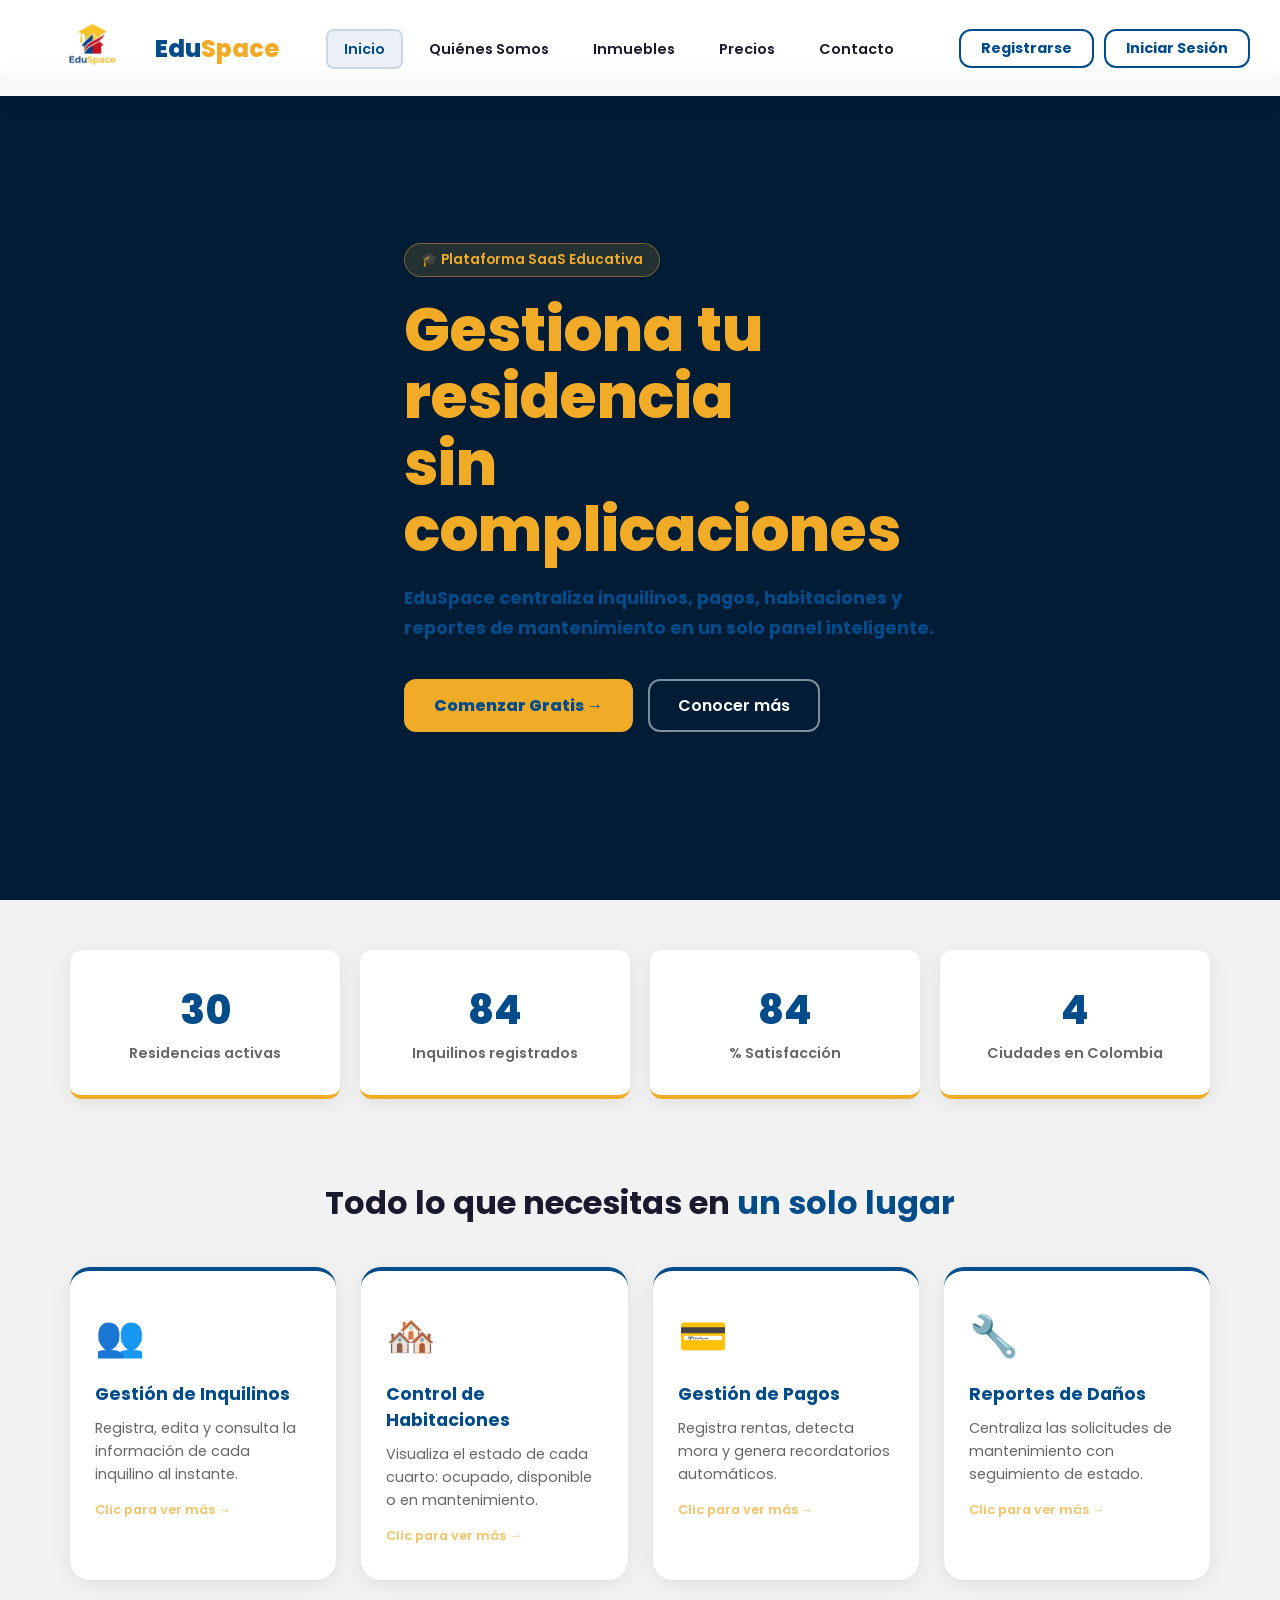
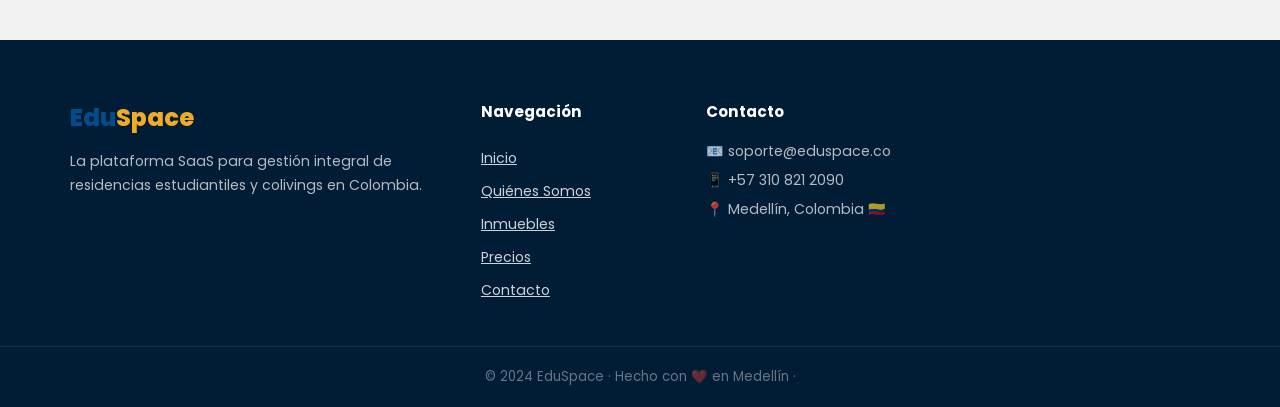
==== commit 9defb737: "version 3v eduspace" ====
--- a/index.html
+++ b/index.html
@@ -10,7 +10,7 @@
 </head>
 <body>
 
-<!--NAV -->
+
 <header id="header">
     <nav>
         <div class="logo" onclick="navegar('inicio')">
@@ -39,14 +39,11 @@
     </nav>
 </header>
 
-<!-- ===== MAIN CONTENT ===== -->
 <main>
 
     <section id="inicio" class="seccion activa">
 
-        <!-- HERO -->
         <div class="hero">
-            <!-- Fondo de video principal del hero -->
             <video class="hero-bg-video" src="img/Banner.mp4" autoplay loop muted playsinline></video>
             <div class="hero-content">
                 <div class="hero-badge">🎓 Plataforma SaaS Educativa</div>
@@ -59,7 +56,6 @@
             </div>
         </div>
 
-        <!-- STATS -->
         <div class="stats-section">
             <div class="stat-card">
                 <span class="stat-num counter" data-target="30">0</span>
@@ -79,7 +75,6 @@
             </div>
         </div>
 
-        <!-- FEATURES -->
         <div class="features-section">
             <h2 class="section-title">Todo lo que necesitas en <span>un solo lugar</span></h2>
             <div class="features-grid">
@@ -156,7 +151,6 @@
      
     </section>
 
-    <!-- SECCIÓN: QUIÉNES SOMOS -->
     <section id="quienes-somos" class="seccion">
         <div class="page-header">
             <h2>Quiénes <span>Somos</span></h2>
@@ -238,26 +232,18 @@
         </div>
     </section>
 
-    <!-- SECCIÓN: GALERÍA -->
     <section id="inmuebles" class="seccion">
         <div class="page-header">
-            <h2>Tu furuto <span>Espacio</span></h2>
+            <h2>Tu futuro <span>Espacio</span></h2>
             <p>Conoce las residencias que gestionamos en EduSpace</p>
         </div>
 
-        <div class="inmuebles-filtros">
-            <button class="filtro-btn active" onclick="filtrarInmuebles('todas', this)">Todas</button>
-            <button class="filtro-btn" onclick="filtrarInmuebles('disponible', this)">🟢 Disponibles</button>
-            <button class="filtro-btn" onclick="filtrarInmuebles('ocupada', this)">🔴 Ocupadas</button>
-
-        </div>
+
 
         <div class="inmuebles-grid" id="inmueblesGrid">
-            <!-- Aquí se agregarán los inmuebles reales -->
         </div>
     </section>
 
-    <!-- SECCIÓN: PRECIOS -->
     <section id="precios" class="seccion">
         <div class="page-header">
             <h2>Planes y <span>Precios</span></h2>
@@ -265,14 +251,13 @@
         </div>
         <div class="precios-grid">
 
-            <!-- Plan Estudiante -->
-            <div class="precio-card">
+            <div class="precio-card precio-card-destacado">
                 <div class="precio-icono">🎓</div>
                 <h3 class="precio-nombre">Estudiante</h3>
                 <p class="precio-subtitulo">Arrendatario / Inquilino</p>
                 <div class="precio-monto">
                     <span class="precio-simbolo">$</span>
-                    <span class="precio-valor">0</span>
+                    <span class="precio-valor">7.900</span>
                     <span class="precio-periodo">COP / mes</span>
                 </div>
                 <p class="precio-slogan">Encuentra tu espacio ideal sin costo</p>
@@ -285,14 +270,13 @@
                 </ul>
             </div>
 
-            <!-- Plan Arrendador -->
             <div class="precio-card precio-card-destacado">
                 <div class="precio-icono">🏘️</div>
                 <h3 class="precio-nombre">Arrendador</h3>
                 <p class="precio-subtitulo">Dueño del Inmueble</p>
                 <div class="precio-monto">
                     <span class="precio-simbolo">$</span>
-                    <span class="precio-valor">49.900</span>
+                    <span class="precio-valor">39.900</span>
                     <span class="precio-periodo">COP / mes</span>
                 </div>
                 <p class="precio-slogan">Gestiona tus inmuebles sin complicaciones</p>
@@ -309,7 +293,6 @@
         </div>
     </section>
 
-    <!-- SECCIÓN: CONTACTO -->
     <section id="contacto" class="seccion">
         <div class="page-header">
             <h2>Contacto y <span>Soporte</span></h2>
@@ -380,7 +363,6 @@
 
 </main>
 
-<!-- ===== FOOTER ===== -->
 <footer>
     <div class="footer-content">
         <div class="footer-brand">
@@ -410,7 +392,6 @@
     </div>
 </footer>
 
-<!-- ===== MODAL AUTH ===== -->
 <div class="modal-overlay" id="authModal" onclick="cerrarModalFuera(event)">
     <div class="modal-content">
         <button class="cerrar-modal" onclick="cerrarModal()">✕</button>
@@ -424,7 +405,7 @@
             <button class="tab" onclick="cambiarTab('registro')" id="tab-registro">Registrarse</button>
         </div>
 
-        <!-- FORM LOGIN -->
+        
         <form id="form-login" class="auth-form activa" onsubmit="handleLogin(event)">
             <div class="form-group">
                 <label>Correo electrónico</label>
@@ -443,7 +424,7 @@
             <p class="auth-alt">¿No tienes cuenta? <a onclick="cambiarTab('registro')">Regístrate aquí</a></p>
         </form>
 
-        <!-- FORM REGISTRO -->
+        
         <form id="form-registro" class="auth-form" onsubmit="handleRegistro(event)">
             <div class="form-group">
                 <label>Nombre completo</label>
@@ -453,8 +434,8 @@
                 <div class="form-group">
                     <label for="reg-rol">Rol</label>
                     <select id="reg-rol" aria-label="Selecciona tu rol de usuario" required>
-                        <option value="inquilino">🏠 Inquilino</option>
-                        <option value="arrendador">🏘️ Arrendador/Dueño</option>
+                        <option value="estudiante">🎓 Estudiante / Inquilino</option>
+                        <option value="arrendatario">🏘️ Arrendatario / Dueño</option>
                     </select>
                 </div>
                 <div class="form-group">
@@ -483,7 +464,6 @@
     </div>
 </div>
 
-<!-- TOAST NOTIFICACIÓN -->
 <div class="toast" id="toast"></div>
 
 <script src="js/index.js"></script>
--- a/css/styles.css
+++ b/css/styles.css
@@ -1,35 +1,52 @@
+
+
+
+
 :root {
-    --rojo: #BF1120;
-    --rojo-hover: #a50e1b;
-    --azul: #034C8C;
-    --azul-claro: #0a5fa8;
-    --amarillo: #F2AB27;
-    --amarillo-hover: #e09b18;
-    --gris: #F2F2F2;
-    --gris-med: #e0e0e0;
-    --blanco: #FFFFFF;
-    --texto: #1a1a2e;
-    --texto-suave: #666;
-    --sombra: 0 4px 20px rgba(0,0,0,0.08);
-    --sombra-hover: 0 8px 30px rgba(0,0,0,0.15);
-    --radio: 12px;
-    --radio-lg: 20px;
-}
+    
+    --rojo:          #BF1120;   
+    --rojo-hover:    #a50e1b;   
+    --azul:          #034C8C;   
+    --azul-claro:    #0a5fa8;   
+    --amarillo:      #F2AB27;   
+    --amarillo-hover:#e09b18;   
+
+    
+    --gris:          #F2F2F2;   
+    --gris-med:      #e0e0e0;   
+    --blanco:        #FFFFFF;   
+    --texto:         #1a1a2e;   
+    --texto-suave:   #666;      
+
+    
+    --sombra:        0 4px 20px rgba(0,0,0,0.08);   
+    --sombra-hover:  0 8px 30px rgba(0,0,0,0.15);   
+
+    
+    --radio:    12px;  
+    --radio-lg: 20px;  
+}
+
+
 
 * { margin: 0; padding: 0; box-sizing: border-box; }
 
+
 html { scroll-behavior: smooth; }
 
 body {
-    font-family: 'Poppins', sans-serif;
+    font-family: 'Poppins', sans-serif; 
     background: var(--gris);
     color: var(--texto);
-    overflow-x: hidden;
-}
-
-
-.logo-edu { color: var(--azul); font-weight: 800; font-size: 1.5rem; }
+    overflow-x: hidden; 
+}
+
+
+
+.logo-edu   { color: var(--azul);    font-weight: 800; font-size: 1.5rem; }
 .logo-space { color: var(--amarillo); font-weight: 800; font-size: 1.5rem; }
+
+
 .section-title {
     font-size: 2rem;
     font-weight: 700;
@@ -37,42 +54,49 @@
     margin-bottom: 2.5rem;
     color: var(--texto);
 }
-.section-title span { color: var(--azul); }
+.section-title span { color: var(--azul); } 
+
 
 
 #header {
-    position: fixed;
+    position: fixed;          
     top: 0; left: 0; right: 0;
-    z-index: 999;
+    z-index: 999;             
     background: rgba(255,255,255,0.97);
-    backdrop-filter: blur(10px);
+    backdrop-filter: blur(10px); 
     box-shadow: 0 2px 20px rgba(0,0,0,0.08);
     transition: all 0.3s;
 }
 
+
 #header.scrolled {
-    box-shadow: 0 4px 30px rgba(3,76,140,0.15);
-}
+    box-shadow: 0 4px 30px rgba(3,76,140,0.15); 
+}
+
 
 nav {
     display: flex;
     align-items: center;
     justify-content: space-between;
-    max-width: 1280px;
-    margin: 0 auto;
+    max-width: 1280px;  
+    margin: 0 auto;     
     padding: 14px 30px;
     gap: 20px;
 }
 
+
 .logo { cursor: pointer; display: flex; align-items: center; }
 .logo img { height: 68px; }
+
 .logo-fallback { display: flex; align-items: center; gap: 0; }
+
 
 .nav-links {
     display: flex;
     list-style: none;
     gap: 8px;
 }
+
 
 .nav-link {
     padding: 8px 16px;
@@ -83,8 +107,9 @@
     cursor: pointer;
     transition: all 0.25s;
     text-decoration: none;
-    border: 2px solid transparent;
-}
+    border: 2px solid transparent; 
+}
+
 
 .nav-link:hover, .nav-link.active {
     color: var(--azul);
@@ -92,17 +117,20 @@
     border-color: rgba(3,76,140,0.15);
 }
 
+
 .nav-actions {
     display: flex;
     gap: 10px;
     align-items: center;
 }
 
-.btn-login {
-    background: var(--rojo);
-    color: #fff;
-    border: none;
-    padding: 9px 22px;
+
+.btn-login,
+.btn-registro {
+    background: transparent;
+    color: var(--azul);
+    border: 2px solid var(--azul);
+    padding: 7px 20px;
     border-radius: var(--radio);
     font-weight: 700;
     font-size: 0.9rem;
@@ -110,24 +138,17 @@
     transition: all 0.25s;
     font-family: 'Poppins', sans-serif;
 }
-.btn-login:hover { background: var(--rojo-hover); transform: translateY(-1px); box-shadow: 0 4px 15px rgba(191,17,32,0.35); }
-
-.btn-registro {
-    background: transparent;
-    color: var(--azul);
-    border: 2px solid var(--azul);
-    padding: 7px 20px;
-    border-radius: var(--radio);
-    font-weight: 700;
-    font-size: 0.9rem;
-    cursor: pointer;
-    transition: all 0.25s;
-    font-family: 'Poppins', sans-serif;
-}
-.btn-registro:hover { background: var(--azul); color: #fff; transform: translateY(-1px); }
+
+.btn-login:hover,
+.btn-registro:hover {
+    background: var(--azul);
+    color: #fff;
+    transform: translateY(-1px); 
+}
+
 
 .hamburger {
-    display: none;
+    display: none; 
     flex-direction: column;
     gap: 5px;
     background: none;
@@ -135,39 +156,44 @@
     cursor: pointer;
     padding: 5px;
 }
+
 .hamburger span {
     display: block;
     width: 24px;
     height: 2.5px;
     background: var(--azul);
     border-radius: 3px;
-    transition: 0.3s;
-}
-
-/* ===== MAIN & SECCIONES ===== */
-main { padding-top: 75px; }
+    transition: 0.3s; 
+}
+
+
+
+main { padding-top: 75px; } 
 
 .seccion {
-    display: none;
-    min-height: calc(100vh - 75px);
-    animation: fadeSlide 0.4s ease;
-}
-.seccion.activa { display: block; }
+    display: none;  
+    min-height: calc(100vh - 75px); 
+    animation: fadeSlide 0.4s ease; 
+}
+.seccion.activa { display: block; } 
+
 
 @keyframes fadeSlide {
     from { opacity: 0; transform: translateY(16px); }
-    to { opacity: 1; transform: translateY(0); }
-}
-
-/* ===== PAGE HEADER ===== */
+    to   { opacity: 1; transform: translateY(0); }
+}
+
+
+
 .page-header {
     background: linear-gradient(135deg, var(--azul), #0a5fa8);
     color: #fff;
     text-align: center;
     padding: 70px 30px 60px;
     position: relative;
-    overflow: hidden;
-}
+    overflow: hidden; 
+}
+
 .page-header::before {
     content: '';
     position: absolute;
@@ -177,40 +203,44 @@
     top: -100px; right: -100px;
 }
 .page-header h2 { font-size: 2.8rem; font-weight: 800; margin-bottom: 10px; }
-.page-header h2 span { color: var(--amarillo); }
-.page-header p { font-size: 1.1rem; opacity: 0.85; }
-
-/* ===== HERO ===== */
+.page-header h2 span { color: var(--amarillo); } 
+.page-header p  { font-size: 1.1rem; opacity: 0.85; }
+
+
+
 .hero {
-    min-height: calc(100vh - 75px);
+    min-height: calc(100vh - 75px); 
     display: flex;
     align-items: center;
-    position: relative;
+    position: relative;  
     overflow: hidden;
     padding: 60px 30px;
     gap: 40px;
     max-width: 100%;
 }
 
+
 .hero-bg-video {
     position: absolute;
-    inset: 0;
+    inset: 0;           
     width: 100%;
     height: 100%;
-    object-fit: cover;
-    z-index: 1;
-    pointer-events: none;
-    background: #011c35;
-}
+    object-fit: cover;  
+    z-index: 1;         
+    pointer-events: none; 
+    background: #011c35; 
+}
+
 
 .hero-content {
     flex: 1;
     max-width: 600px;
     margin: 0 auto;
     position: relative;
-    z-index: 2;
-    padding-left: 5vw;
-}
+    z-index: 2;          
+    padding-left: 5vw;   
+}
+
 
 .hero-badge {
     display: inline-flex;
@@ -227,10 +257,11 @@
     animation: fadeSlide 0.6s ease;
 }
 
+
 .hero-titulo {
-    font-size: clamp(2.2rem, 5vw, 3.8rem);
+    font-size: clamp(2.2rem, 5vw, 3.8rem); 
     font-weight: 800;
-    color:#F2AB27;
+    color: #F2AB27; 
     line-height: 1.1;
     margin-bottom: 20px;
     animation: fadeSlide 0.7s ease;
@@ -240,21 +271,24 @@
     position: relative;
 }
 
+
 .hero-descripcion {
     font-size: 1.1rem;
-    color: #034C8C;
+    color: #034C8C; 
     line-height: 1.7;
     margin-bottom: 35px;
     animation: fadeSlide 0.8s ease;
     font-weight: bold;
 }
 
+
 .hero-btns {
     display: flex;
     gap: 15px;
-    flex-wrap: wrap;
+    flex-wrap: wrap; 
     animation: fadeSlide 0.9s ease;
 }
+
 
 .btn-cta-primary {
     background: var(--amarillo);
@@ -268,7 +302,12 @@
     transition: all 0.3s;
     font-family: 'Poppins', sans-serif;
 }
-.btn-cta-primary:hover { background: var(--amarillo-hover); transform: translateY(-3px); box-shadow: 0 10px 30px rgba(242,171,39,0.4); }
+.btn-cta-primary:hover {
+    background: var(--amarillo-hover);
+    transform: translateY(-3px);
+    box-shadow: 0 10px 30px rgba(242,171,39,0.4);
+}
+
 
 .btn-cta-secondary {
     background: transparent;
@@ -282,9 +321,12 @@
     transition: all 0.3s;
     font-family: 'Poppins', sans-serif;
 }
-.btn-cta-secondary:hover { background: rgba(255,255,255,0.1); border-color: #fff; }
-
-/* HERO VISUAL */
+.btn-cta-secondary:hover {
+    background: rgba(255,255,255,0.1);
+    border-color: #fff;
+}
+
+
 .hero-visual {
     flex: 1;
     position: relative;
@@ -294,6 +336,7 @@
     z-index: 2;
 }
 
+
 .floating-card {
     position: absolute;
     background: rgba(255,255,255,0.95);
@@ -304,19 +347,22 @@
     gap: 12px;
     box-shadow: 0 8px 32px rgba(0,0,0,0.2);
     font-size: 0.85rem;
-    animation: float 3s ease-in-out infinite;
+    animation: float 3s ease-in-out infinite; 
 }
 .floating-card strong { display: block; font-size: 0.9rem; color: var(--texto); }
-.floating-card small { color: var(--texto-suave); }
-.card-icon { font-size: 1.4rem; }
+.floating-card small  { color: var(--texto-suave); }
+.card-icon            { font-size: 1.4rem; }
+
 .card-1 { top: 10%; left: -5%; animation-delay: 0s; }
 .card-2 { top: 40%; right: -5%; animation-delay: 0.8s; }
 .card-3 { bottom: 10%; left: 5%; animation-delay: 1.4s; }
 
+
 @keyframes float {
     0%, 100% { transform: translateY(0); }
-    50% { transform: translateY(-8px); }
-}
+    50%       { transform: translateY(-8px); }
+}
+
 
 .hero-dashboard-mock {
     background: rgba(255,255,255,0.1);
@@ -328,30 +374,25 @@
     margin: 60px auto 0;
     max-width: 340px;
 }
-.mock-header {
-    display: flex;
-    align-items: center;
-    gap: 8px;
-    margin-bottom: 20px;
-    font-size: 0.85rem;
-    font-weight: 600;
-}
-.mock-dot { width: 12px; height: 12px; border-radius: 50%; }
-.mock-dot.red { background: var(--rojo); }
+.mock-header { display: flex; align-items: center; gap: 8px; margin-bottom: 20px; font-size: 0.85rem; font-weight: 600; }
+.mock-dot    { width: 12px; height: 12px; border-radius: 50%; }
+.mock-dot.red    { background: var(--rojo); }
 .mock-dot.yellow { background: var(--amarillo); }
-.mock-dot.green { background: #2ecc71; }
-.mock-body { display: flex; gap: 20px; justify-content: space-around; margin-bottom: 20px; }
-.mock-stat { text-align: center; }
-.mock-num { font-size: 2rem; font-weight: 800; color: var(--amarillo); display: block; }
+.mock-dot.green  { background: #2ecc71; }
+.mock-body  { display: flex; gap: 20px; justify-content: space-around; margin-bottom: 20px; }
+.mock-stat  { text-align: center; }
+.mock-num   { font-size: 2rem; font-weight: 800; color: var(--amarillo); display: block; }
 .mock-stat span:last-child { font-size: 0.75rem; opacity: 0.8; }
+
 .mock-bar-container { background: rgba(255,255,255,0.15); border-radius: 50px; height: 8px; margin-bottom: 8px; overflow: hidden; }
 .mock-bar { background: linear-gradient(90deg, var(--amarillo), var(--rojo)); height: 100%; border-radius: 50px; transition: width 1.5s ease; }
 small { font-size: 0.8rem; opacity: 0.7; }
 
-/* ===== STATS ===== */
+
+
 .stats-section {
     display: grid;
-    grid-template-columns: repeat(auto-fit, minmax(200px, 1fr));
+    grid-template-columns: repeat(auto-fit, minmax(200px, 1fr)); 
     gap: 20px;
     max-width: 1200px;
     margin: 0 auto;
@@ -364,14 +405,15 @@
     padding: 30px 25px;
     text-align: center;
     box-shadow: var(--sombra);
-    border-bottom: 4px solid var(--amarillo);
+    border-bottom: 4px solid var(--amarillo); 
     transition: transform 0.3s;
 }
 .stat-card:hover { transform: translateY(-5px); box-shadow: var(--sombra-hover); }
-.stat-num { font-size: 2.5rem; font-weight: 800; color: var(--azul); display: block; }
+.stat-num   { font-size: 2.5rem; font-weight: 800; color: var(--azul); display: block; }
 .stat-label { font-size: 0.9rem; color: var(--texto-suave); font-weight: 600; margin-top: 5px; }
 
-/* ===== FEATURES ===== */
+
+
 .features-section {
     max-width: 1200px;
     margin: 0 auto;
@@ -388,18 +430,19 @@
     background: #fff;
     border-radius: var(--radio-lg);
     padding: 35px 25px;
-    cursor: pointer;
+    cursor: pointer;         
     position: relative;
     box-shadow: var(--sombra);
     transition: all 0.4s;
-    border-top: 4px solid var(--azul);
+    border-top: 4px solid var(--azul); 
     min-height: 220px;
 }
 .feature-card:hover { transform: translateY(-8px); box-shadow: var(--sombra-hover); }
 
-.feature-front, .feature-back {
-    transition: opacity 0.3s, transform 0.3s;
-}
+
+.feature-front, .feature-back { transition: opacity 0.3s, transform 0.3s; }
+
+
 .feature-back {
     display: none;
     position: absolute;
@@ -409,19 +452,24 @@
     border-radius: var(--radio-lg);
     color: #fff;
 }
+
 .feature-card.flipped .feature-front { display: none; }
-.feature-card.flipped .feature-back { display: block; }
+.feature-card.flipped .feature-back  { display: block; }
+
 
 .feature-back h3 { color: var(--amarillo); margin-bottom: 15px; }
 .feature-back ul { list-style: none; display: flex; flex-direction: column; gap: 8px; }
 .feature-back li { font-size: 0.9rem; }
 
-.feature-icon { font-size: 2.5rem; margin-bottom: 15px; }
+
+.feature-icon    { font-size: 2.5rem; margin-bottom: 15px; }
 .feature-card h3 { font-size: 1.1rem; font-weight: 700; margin-bottom: 10px; color: var(--azul); }
-.feature-card p { font-size: 0.9rem; color: var(--texto-suave); line-height: 1.6; }
+.feature-card p  { font-size: 0.9rem; color: var(--texto-suave); line-height: 1.6; }
 .feature-card small { display: block; margin-top: 15px; font-size: 0.8rem; color: var(--amarillo); font-weight: 600; }
 
-/* ===== CTA BANNER ===== */
+
+
+
 .cta-banner {
     background: linear-gradient(135deg, var(--rojo), #a50e1b);
     color: #fff;
@@ -430,9 +478,9 @@
     margin: 0;
 }
 .cta-banner h2 { font-size: 2rem; font-weight: 800; margin-bottom: 12px; }
-.cta-banner p { opacity: 0.9; margin-bottom: 30px; font-size: 1rem; }
-
-/* ===== ABOUT ===== */
+.cta-banner p  { opacity: 0.9; margin-bottom: 30px; font-size: 1rem; }
+
+
 .about-story {
     display: flex;
     gap: 50px;
@@ -440,11 +488,12 @@
     margin: 0 auto;
     padding: 60px 30px;
     align-items: center;
-    flex-wrap: wrap;
+    flex-wrap: wrap; 
 }
 .about-text { flex: 1; min-width: 280px; }
 .about-text h3 { font-size: 1.8rem; color: var(--azul); margin-bottom: 20px; }
-.about-text p { color: var(--texto-suave); line-height: 1.8; margin-bottom: 15px; }
+.about-text p  { color: var(--texto-suave); line-height: 1.8; margin-bottom: 15px; }
+
 
 .about-values { display: flex; flex-wrap: wrap; gap: 10px; margin-top: 25px; }
 .value-chip {
@@ -457,7 +506,8 @@
     font-weight: 600;
 }
 
-.about-img { flex: 1; min-width: 280px; }
+
+.about-img       { flex: 1; min-width: 280px; }
 .about-card-visual {
     background: #fff;
     border-radius: var(--radio-lg);
@@ -475,9 +525,10 @@
     font-weight: 800;
 }
 .av-stat-row { display: flex; gap: 20px; margin-bottom: 20px; }
-.av-stat { text-align: center; }
+.av-stat      { text-align: center; }
 .av-stat strong { display: block; font-size: 1.4rem; color: var(--azul); }
-.av-stat small { color: var(--texto-suave); font-size: 0.8rem; }
+.av-stat small  { color: var(--texto-suave); font-size: 0.8rem; }
+
 .av-quote {
     font-style: italic;
     color: var(--texto-suave);
@@ -487,9 +538,9 @@
     line-height: 1.6;
 }
 
-/* TEAM */
+
 .team-section { max-width: 1100px; margin: 0 auto; padding: 20px 30px 60px; }
-.team-grid { display: grid; grid-template-columns: repeat(auto-fit, minmax(240px, 1fr)); gap: 25px; }
+.team-grid    { display: grid; grid-template-columns: repeat(auto-fit, minmax(240px, 1fr)); gap: 25px; }
 .team-card {
     background: #fff;
     border-radius: var(--radio-lg);
@@ -504,6 +555,7 @@
     box-shadow: var(--sombra-hover);
     border-top: 4px solid var(--azul-claro);
 }
+
 .team-avatar {
     width: 65px; height: 65px;
     color: #fff;
@@ -514,6 +566,7 @@
     margin: 0 auto 15px;
 }
 .team-card h4 { font-size: 1.1rem; margin-bottom: 5px; }
+
 .team-rol {
     background: var(--gris);
     color: var(--azul);
@@ -526,7 +579,7 @@
 }
 .team-card p { font-size: 0.88rem; color: var(--texto-suave); line-height: 1.5; }
 
-/* MISIÓN VISIÓN */
+
 .mision-vision { display: flex; gap: 30px; max-width: 1100px; margin: 0 auto; padding: 0 30px 60px; flex-wrap: wrap; }
 .mv-card {
     flex: 1;
@@ -540,41 +593,14 @@
     border-top: 4px solid var(--azul);
     transition: box-shadow 0.3s, border-top 0.3s;
 }
-.mv-card.mision { /* Fondo y color unificados en .mv-card base */ }
-.mv-card.vision { /* Fondo y color unificados en .mv-card base */ }
-.mv-card:hover {
-    box-shadow: var(--sombra-hover);
-    border-top: 4px solid var(--azul-claro);
-}
-.mv-icon { font-size: 2.5rem; margin-bottom: 15px; }
+.mv-card.mision {  }
+.mv-card.vision {  }
+.mv-card:hover { box-shadow: var(--sombra-hover); border-top: 4px solid var(--azul-claro); }
+.mv-icon    { font-size: 2.5rem; margin-bottom: 15px; }
 .mv-card h3 { font-size: 1.4rem; margin-bottom: 12px; }
-.mv-card p { opacity: 0.9; line-height: 1.7; font-size: 0.95rem; }
-
-/* ===== GALERÍA ===== */
-.inmuebles-filtros {
-    display: flex;
-    flex-wrap: wrap;
-    justify-content: center;
-    gap: 12px;
-    padding: 40px 30px 20px;
-}
-.filtro-btn {
-    padding: 8px 22px;
-    border-radius: 50px;
-    border: 2px solid var(--gris-med);
-    background: #fff;
-    font-weight: 600;
-    font-size: 0.9rem;
-    cursor: pointer;
-    transition: all 0.25s;
-    font-family: 'Poppins', sans-serif;
-    color: var(--texto);
-}
-.filtro-btn.active, .filtro-btn:hover {
-    background: var(--azul);
-    border-color: var(--azul);
-    color: #fff;
-}
+.mv-card p  { opacity: 0.9; line-height: 1.7; font-size: 0.95rem; }
+
+
 
 .inmuebles-grid {
     display: grid;
@@ -593,7 +619,8 @@
     transition: all 0.35s;
 }
 .inmuebles-card:hover { transform: translateY(-8px); box-shadow: var(--sombra-hover); }
-.inmuebles-card.oculta { display: none; }
+.inmuebles-card.oculta { display: none; } 
+
 
 .inmuebles-img {
     height: 180px;
@@ -604,6 +631,8 @@
     font-size: 3.5rem;
 }
 .inmuebles-emoji { font-size: 3.5rem; }
+
+
 .inmuebles-badge {
     position: absolute;
     top: 12px;
@@ -613,17 +642,23 @@
     font-size: 0.78rem;
     font-weight: 700;
 }
-.inmuebles-badge.disponible { background: #d4edda; color: #155724; }
-.inmuebles-badge.ocupada { background: #f8d7da; color: #721c24; }
-.inmuebles-badge.mantenimiento { background: #fff3cd; color: #856404; }
-
-.inmuebles-info { padding: 20px; }
+
+.inmuebles-badge.disponible    { background: #d4edda; color: #155724; } 
+.inmuebles-badge.ocupada       { background: #f8d7da; color: #721c24; } 
+.inmuebles-badge.mantenimiento { background: #fff3cd; color: #856404; } 
+
+
+.inmuebles-info    { padding: 20px; }
 .inmuebles-info h3 { font-size: 1rem; font-weight: 700; margin-bottom: 8px; color: var(--azul); }
-.inmuebles-info p { font-size: 0.87rem; color: var(--texto-suave); line-height: 1.5; margin-bottom: 12px; }
-.inmuebles-tags { display: flex; flex-wrap: wrap; gap: 6px; margin-bottom: 15px; }
+.inmuebles-info p  { font-size: 0.87rem; color: var(--texto-suave); line-height: 1.5; margin-bottom: 12px; }
+
+
+.inmuebles-tags      { display: flex; flex-wrap: wrap; gap: 6px; margin-bottom: 15px; }
 .inmuebles-tags span { background: var(--gris); padding: 3px 10px; border-radius: 50px; font-size: 0.78rem; color: var(--texto-suave); }
+
+
 .inmuebles-footer { display: flex; justify-content: space-between; align-items: center; }
-.precio { color: var(--rojo); font-size: 1rem; font-weight: 700; }
+.precio           { color: var(--rojo); font-size: 1rem; font-weight: 700; }
 .btn-ver {
     background: var(--azul);
     color: #fff;
@@ -636,22 +671,26 @@
     transition: all 0.25s;
     font-family: 'Poppins', sans-serif;
 }
-.btn-ver:hover { background: var(--azul-claro); }
-.btn-ver.ocupado { background: var(--gris-med); color: var(--texto-suave); cursor: not-allowed; }
-
-/* ===== CONTACTO ===== */
+.btn-ver:hover         { background: var(--azul-claro); }
+
+.btn-ver.ocupado       { background: var(--gris-med); color: var(--texto-suave); cursor: not-allowed; }
+
+
+
 .contacto-layout {
     display: flex;
     justify-content: center;
-    gap: 50px;
-    max-width: 1100px;
+    align-items: flex-start;
+    gap: 40px;
+    max-width: 1000px;
     margin: 0 auto;
-    padding: 60px 30px;
+    padding: 50px 30px 70px;
     flex-wrap: wrap;
 }
 
-.contacto-info { flex: 1; min-width: 280px; max-width: 620px; }
-.contacto-info h3 { font-size: 1.3rem; color: var(--azul); margin-bottom: 25px; font-weight: 700; }
+
+.contacto-info          { flex: 1; min-width: 260px; max-width: 340px; }
+.contacto-info h3       { font-size: 1.15rem; color: var(--azul); margin-bottom: 20px; font-weight: 700; }
 .contacto-canal {
     display: flex;
     align-items: center;
@@ -663,52 +702,59 @@
     box-shadow: var(--sombra);
     transition: transform 0.25s;
 }
-.contacto-canal:hover { transform: translateX(5px); }
-.canal-icon { font-size: 1.5rem; }
+.contacto-canal:hover  { transform: translateX(5px); } 
+.canal-icon            { font-size: 1.5rem; }
 .contacto-canal strong { display: block; font-size: 0.9rem; }
-.contacto-canal small { color: var(--texto-suave); font-size: 0.85rem; }
-
-.faq-mini { margin-top: 35px; }
+.contacto-canal small  { color: var(--texto-suave); font-size: 0.85rem; }
+
+
+.contact-form-card {
+    flex: 1.4;
+    min-width: 300px;
+    background: #fff;
+    border-radius: var(--radio-lg);
+    padding: 36px 32px;
+    box-shadow: var(--sombra);
+}
+.contact-form-card h3      { font-size: 1.15rem; font-weight: 700; margin-bottom: 22px; color: var(--texto); }
+.contact-form-card .form-group { margin-bottom: 14px; }
+.contact-form-card label   { display: block; font-size: 0.82rem; font-weight: 600; margin-bottom: 5px; color: var(--texto); }
+.contact-form-card input,
+.contact-form-card textarea {
+    width: 100%;
+    padding: 11px 14px;
+    border: 1.5px solid var(--gris-med);
+    border-radius: 8px;
+    font-family: 'Poppins', sans-serif;
+    font-size: 0.88rem;
+    outline: none;
+    transition: border-color 0.2s;
+    color: var(--texto);
+    background: #fff;
+}
+.contact-form-card input:focus,
+.contact-form-card textarea:focus { border-color: var(--azul); }
+.contact-form-card textarea        { resize: vertical; }
+.contact-form-card .form-row       { display: grid; grid-template-columns: 1fr 1fr; gap: 12px; }
+.contact-form-card .btn-auth       { width: 100%; margin-top: 6px; }
+
+
+.faq-mini    { margin-top: 35px; }
 .faq-mini h4 { font-size: 1.1rem; color: var(--azul); margin-bottom: 15px; }
-.faq-item {
-    background: #fff;
-    border-radius: var(--radio);
-    margin-bottom: 8px;
-    overflow: hidden;
-    box-shadow: var(--sombra);
-    cursor: pointer;
-}
-.faq-q {
-    padding: 14px 18px;
-    font-weight: 600;
-    font-size: 0.9rem;
-    display: flex;
-    justify-content: space-between;
-    align-items: center;
-    transition: color 0.2s;
-}
+.faq-item    { background: #fff; border-radius: var(--radio); margin-bottom: 8px; overflow: hidden; box-shadow: var(--sombra); cursor: pointer; }
+.faq-q       { padding: 14px 18px; font-weight: 600; font-size: 0.9rem; display: flex; justify-content: space-between; align-items: center; transition: color 0.2s; }
 .faq-q:hover { color: var(--azul); }
-.faq-a {
-    display: none;
-    padding: 0 18px 14px;
-    font-size: 0.88rem;
-    color: var(--texto-suave);
-    line-height: 1.6;
-}
-.faq-item.abierto .faq-a { display: block; }
-.faq-item.abierto .faq-q span { transform: rotate(45deg); display: inline-block; }
-
-.contacto-form-wrapper { flex: 1.2; min-width: 300px; }
-.contacto-form-wrapper h3 { font-size: 1.3rem; color: var(--azul); margin-bottom: 25px; font-weight: 700; }
-
-.contacto-form {
-    background: #fff;
-    padding: 30px;
-    border-radius: var(--radio-lg);
-    box-shadow: var(--sombra);
-}
-.form-group { margin-bottom: 18px; }
-.form-group label { display: block; font-size: 0.88rem; font-weight: 600; margin-bottom: 6px; color: var(--texto); }
+.faq-a       { display: none; padding: 0 18px 14px; font-size: 0.88rem; color: var(--texto-suave); line-height: 1.6; }
+
+.faq-item.abierto .faq-a            { display: block; }
+.faq-item.abierto .faq-q span       { transform: rotate(45deg); display: inline-block; }
+
+
+.contacto-form-wrapper      { flex: 1.2; min-width: 300px; }
+.contacto-form-wrapper h3   { font-size: 1.3rem; color: var(--azul); margin-bottom: 25px; font-weight: 700; }
+.contacto-form              { background: #fff; padding: 30px; border-radius: var(--radio-lg); box-shadow: var(--sombra); }
+.form-group                 { margin-bottom: 18px; }
+.form-group label           { display: block; font-size: 0.88rem; font-weight: 600; margin-bottom: 6px; color: var(--texto); }
 .form-group input,
 .form-group textarea,
 .form-group select {
@@ -732,10 +778,10 @@
     outline: 2px solid var(--azul);
     outline-offset: 0;
 }
-
 .form-row { display: grid; grid-template-columns: 1fr 1fr; gap: 15px; }
 
-.prioridad-btns { display: flex; gap: 15px; flex-wrap: wrap; }
+
+.prioridad-btns  { display: flex; gap: 15px; flex-wrap: wrap; }
 .prioridad-label {
     display: flex;
     align-items: center;
@@ -748,8 +794,9 @@
     border-radius: 50px;
     transition: all 0.2s;
 }
-.prioridad-label:hover { border-color: var(--azul); color: var(--azul); }
+.prioridad-label:hover         { border-color: var(--azul); color: var(--azul); }
 .prioridad-label input[type=radio] { accent-color: var(--azul); }
+
 
 .btn-submit {
     width: 100%;
@@ -766,31 +813,21 @@
 }
 .btn-submit:hover { transform: translateY(-2px); box-shadow: 0 8px 25px rgba(3,76,140,0.35); }
 
-.reportes-recientes {
-    margin-top: 25px;
-    background: #fff;
-    border-radius: var(--radio-lg);
-    padding: 25px;
-    box-shadow: var(--sombra);
-}
+
+.reportes-recientes    { margin-top: 25px; background: #fff; border-radius: var(--radio-lg); padding: 25px; box-shadow: var(--sombra); }
 .reportes-recientes h4 { color: var(--azul); margin-bottom: 15px; }
-.reporte-item {
-    display: flex;
-    justify-content: space-between;
-    align-items: center;
-    padding: 10px 0;
-    border-bottom: 1px solid var(--gris);
-    font-size: 0.88rem;
-}
+.reporte-item          { display: flex; justify-content: space-between; align-items: center; padding: 10px 0; border-bottom: 1px solid var(--gris); font-size: 0.88rem; }
 .reporte-item:last-child { border-bottom: none; }
+
 .badge-prioridad { padding: 3px 10px; border-radius: 50px; font-size: 0.75rem; font-weight: 700; }
-.badge-alta { background: #f8d7da; color: #721c24; }
+.badge-alta  { background: #f8d7da; color: #721c24; }
 .badge-media { background: #fff3cd; color: #856404; }
-.badge-baja { background: #d4edda; color: #155724; }
-
-/* ===== MODAL ===== */
+.badge-baja  { background: #d4edda; color: #155724; }
+
+
+
 .modal-overlay {
-    display: none;
+    display: none;            
     position: fixed;
     inset: 0;
     background: rgba(0,0,0,0.65);
@@ -800,7 +837,7 @@
     align-items: center;
     padding: 20px;
 }
-.modal-overlay.abierto { display: flex; }
+.modal-overlay.abierto { display: flex; } 
 
 .modal-content {
     background: #fff;
@@ -809,16 +846,18 @@
     width: 100%;
     max-width: 440px;
     position: relative;
-    border-top: 5px solid var(--rojo);
+    border-top: 5px solid var(--rojo); 
     animation: modalIn 0.3s ease;
     max-height: 90vh;
-    overflow-y: auto;
-}
+    overflow-y: auto; 
+}
+
 
 @keyframes modalIn {
     from { opacity: 0; transform: scale(0.9) translateY(-20px); }
-    to { opacity: 1; transform: scale(1) translateY(0); }
-}
+    to   { opacity: 1; transform: scale(1) translateY(0); }
+}
+
 
 .cerrar-modal {
     position: absolute;
@@ -833,10 +872,8 @@
 }
 .cerrar-modal:hover { background: var(--gris-med); }
 
-.modal-logo {
-    text-align: center;
-    margin-bottom: 20px;
-}
+.modal-logo { text-align: center; margin-bottom: 20px; }
+
 
 .tabs {
     display: flex;
@@ -859,12 +896,16 @@
     transition: all 0.25s;
     color: var(--texto-suave);
 }
+
 .tab.active { background: #fff; color: var(--azul); box-shadow: 0 2px 8px rgba(0,0,0,0.1); }
 
-.auth-form { display: none; }
+
+.auth-form        { display: none; }
 .auth-form.activa { display: block; animation: fadeSlide 0.3s ease; }
 
+
 .pass-wrapper { position: relative; }
+
 .toggle-pass {
     position: absolute;
     right: 12px;
@@ -877,24 +918,21 @@
 }
 .toggle-pass:hover { opacity: 1; }
 
-.pass-strength { 
-    height: 4px; 
-    border-radius: 50px; 
-    margin-top: 8px; 
+
+.pass-strength {
+    height: 4px;
+    border-radius: 50px;
+    margin-top: 8px;
     background: var(--gris-med);
     overflow: hidden;
 }
 .pass-strength div { height: 100%; border-radius: 50px; transition: all 0.3s; }
 
-.auth-msg {
-    padding: 10px 14px;
-    border-radius: var(--radio);
-    font-size: 0.87rem;
-    margin-bottom: 12px;
-    font-weight: 600;
-}
-.auth-msg.error { background: #f8d7da; color: #721c24; border-left: 3px solid var(--rojo); }
-.auth-msg.success { background: #d4edda; color: #155724; border-left: 3px solid #28a745; }
+
+.auth-msg        { padding: 10px 14px; border-radius: var(--radio); font-size: 0.87rem; margin-bottom: 12px; font-weight: 600; }
+.auth-msg.error  { background: #f8d7da; color: #721c24; border-left: 3px solid var(--rojo); }
+.auth-msg.success{ background: #d4edda; color: #155724; border-left: 3px solid #28a745; }
+
 
 .btn-auth {
     width: 100%;
@@ -912,10 +950,12 @@
 }
 .btn-auth:hover { transform: translateY(-2px); box-shadow: 0 8px 25px rgba(191,17,32,0.35); }
 
-.auth-alt { text-align: center; font-size: 0.85rem; color: var(--texto-suave); margin-top: 15px; }
+
+.auth-alt   { text-align: center; font-size: 0.85rem; color: var(--texto-suave); margin-top: 15px; }
 .auth-alt a { color: var(--azul); font-weight: 700; cursor: pointer; text-decoration: underline; }
 
-/* ===== TOAST ===== */
+
+
 .toast {
     position: fixed;
     bottom: 30px;
@@ -927,46 +967,33 @@
     font-size: 0.9rem;
     font-weight: 600;
     z-index: 99999;
-    transform: translateY(100px);
+    transform: translateY(100px); 
     opacity: 0;
-    transition: all 0.4s cubic-bezier(0.34, 1.56, 0.64, 1);
+    transition: all 0.4s cubic-bezier(0.34, 1.56, 0.64, 1); 
     max-width: 320px;
     box-shadow: 0 8px 30px rgba(0,0,0,0.25);
 }
-.toast.show { transform: translateY(0); opacity: 1; }
-
-/* ===== FOOTER ===== */
-footer {
-    background: #011c35;
-    color: rgba(255,255,255,0.7);
-}
+.toast.show { transform: translateY(0); opacity: 1; } 
+
+
+
+footer { background: #011c35; color: rgba(255,255,255,0.7); }
 .footer-content {
     max-width: 1200px;
     margin: 0 auto;
     padding: 60px 30px 40px;
     display: grid;
-    grid-template-columns: 2fr 1fr 1fr 1.5fr;
+    grid-template-columns: 2fr 1fr 1fr 1.5fr; 
     gap: 40px;
 }
 .footer-brand .logo-fallback { margin-bottom: 15px; }
-.footer-brand p { font-size: 0.88rem; line-height: 1.7; }
-
-.footer-links h4, .footer-contact h4 {
-    color: #fff;
-    font-size: 0.95rem;
-    margin-bottom: 18px;
-}
-.footer-links { display: flex; flex-direction: column; gap: 2px; }
-.footer-links a {
-    color: rgba(255,255,255,0.6);
-    font-size: 0.88rem;
-    cursor: pointer;
-    padding: 5px 0;
-    transition: color 0.2s;
-    text-decoration: none;
-}
+.footer-brand p              { font-size: 0.88rem; line-height: 1.7; }
+
+.footer-links h4, .footer-contact h4 { color: #fff; font-size: 0.95rem; margin-bottom: 18px; }
+.footer-links         { display: flex; flex-direction: column; gap: 2px; }
+.footer-links a       { color: rgba(255,255,255,0.6); font-size: 0.88rem; cursor: pointer; padding: 5px 0; transition: color 0.2s; text-decoration: none; }
 .footer-links a:hover { color: var(--amarillo); }
-.footer-contact p { font-size: 0.88rem; margin-bottom: 8px; }
+.footer-contact p     { font-size: 0.88rem; margin-bottom: 8px; }
 
 .footer-bottom {
     border-top: 1px solid rgba(255,255,255,0.08);
@@ -976,32 +1003,51 @@
     color: rgba(255,255,255,0.4);
 }
 
-/* ===== RESPONSIVE ===== */
+
+
+
+
 @media (max-width: 900px) {
     nav { padding: 12px 20px; }
-    .nav-links { display: none; flex-direction: column; position: absolute; top: 70px; left: 0; right: 0; background: #fff; padding: 20px; box-shadow: 0 8px 20px rgba(0,0,0,0.1); z-index: 998; }
-    .nav-links.open { display: flex; }
-    .hamburger { display: flex; }
-    .hero { flex-direction: column; padding: 40px 20px; text-align: center; min-height: auto; }
-    .hero-content { padding-left: 0; }
-    .hero-btns { justify-content: center; }
-    .hero-visual { display: none; }
-    .footer-content { grid-template-columns: 1fr 1fr; }
-    .form-row { grid-template-columns: 1fr; }
-    .about-story { flex-direction: column; }
-    .mision-vision { flex-direction: column; }
-}
+    
+    .nav-links {
+        display: none;
+        flex-direction: column;
+        position: absolute;
+        top: 70px; left: 0; right: 0;
+        background: #fff;
+        padding: 20px;
+        box-shadow: 0 8px 20px rgba(0,0,0,0.1);
+        z-index: 998;
+    }
+    .nav-links.open { display: flex; } 
+    .hamburger { display: flex; }     
+    
+    .hero             { flex-direction: column; padding: 40px 20px; text-align: center; min-height: auto; }
+    .hero-content     { padding-left: 0; }
+    .hero-btns        { justify-content: center; }
+    .hero-visual      { display: none; } 
+    
+    .footer-content   { grid-template-columns: 1fr 1fr; }
+    
+    .form-row         { grid-template-columns: 1fr; }
+    .about-story      { flex-direction: column; }
+    .mision-vision    { flex-direction: column; }
+}
+
 
 @media (max-width: 600px) {
-    .footer-content { grid-template-columns: 1fr; }
-    .stats-section { grid-template-columns: 1fr 1fr; }
-    .page-header h2 { font-size: 2rem; }
-    .nav-actions .btn-registro { display: none; }
-}
-
-/* ===== MEJORAS DE ACCESIBILIDAD ===== */
-
-/* Focus visible para navegación por teclado */
+    .footer-content               { grid-template-columns: 1fr; }
+    .stats-section                { grid-template-columns: 1fr 1fr; }
+    .page-header h2               { font-size: 2rem; }
+    
+    .nav-actions .btn-registro    { display: none; }
+}
+
+
+
+
+
 button:focus-visible,
 a:focus-visible,
 input:focus-visible,
@@ -1011,7 +1057,7 @@
     outline-offset: 2px;
 }
 
-/* Mejorar inputs y textarea */
+
 .form-group input,
 .form-group textarea,
 .form-group select {
@@ -1026,7 +1072,6 @@
     background: #fff;
     color: var(--texto);
 }
-
 .form-group input:focus,
 .form-group textarea:focus,
 .form-group select:focus {
@@ -1036,154 +1081,49 @@
     outline-offset: 0;
 }
 
-/* Labels accesibles */
-.form-group label {
-    display: block;
-    font-size: 0.88rem;
-    font-weight: 600;
-    margin-bottom: 6px;
-    color: var(--texto);
-}
-
-/* Mejorar contraste en nav links */
-.nav-link {
-    padding: 8px 16px;
-    border-radius: 8px;
-    font-weight: 600;
-    font-size: 0.9rem;
-    color: var(--texto);
-    cursor: pointer;
-    transition: all 0.25s;
-    text-decoration: none;
-    border: 2px solid transparent;
-}
-
-.nav-link:focus-visible {
-    outline: 2px solid var(--azul);
-    outline-offset: 2px;
-}
-
-/* Radio buttons accesibles */
-.prioridad-label {
-    display: flex;
-    align-items: center;
-    gap: 6px;
-    cursor: pointer;
-    font-size: 0.9rem;
-    font-weight: 600;
-    padding: 8px 16px;
-    border: 2px solid var(--gris-med);
-    border-radius: 50px;
-    transition: all 0.2s;
-}
-
-.prioridad-label:focus-within {
-    border-color: var(--azul);
-    box-shadow: 0 0 0 2px rgba(3,76,140,0.1);
-}
-
-.prioridad-label:hover {
-    border-color: var(--azul);
-    color: var(--azul);
-}
-
-.prioridad-label input[type=radio] {
-    accent-color: var(--azul);
-    cursor: pointer;
-}
-
-/* Skip to content link (accesibilidad) */
-.skip-link {
-    position: absolute;
-    top: -40px;
-    left: 0;
-    background: var(--azul);
-    color: #fff;
-    padding: 8px;
-    text-decoration: none;
-    z-index: 100;
-    border-radius: 0 0 var(--radio) 0;
-}
-
-.skip-link:focus {
-    top: 0;
-}
-
-/* Mejorar botones con focus */
-.btn-login:focus-visible,
-.btn-registro:focus-visible,
-.btn-submit:focus-visible,
-.btn-auth:focus-visible,
-.btn-cta-primary:focus-visible,
-.btn-ver:focus-visible {
+
+.form-group label { display: block; font-size: 0.88rem; font-weight: 600; margin-bottom: 6px; color: var(--texto); }
+
+
+.nav-link { padding: 8px 16px; border-radius: 8px; font-weight: 600; font-size: 0.9rem; color: var(--texto); cursor: pointer; transition: all 0.25s; text-decoration: none; border: 2px solid transparent; }
+.nav-link:focus-visible { outline: 2px solid var(--azul); outline-offset: 2px; }
+
+
+.prioridad-label { display: flex; align-items: center; gap: 6px; cursor: pointer; font-size: 0.9rem; font-weight: 600; padding: 8px 16px; border: 2px solid var(--gris-med); border-radius: 50px; transition: all 0.2s; }
+.prioridad-label:focus-within { border-color: var(--azul); box-shadow: 0 0 0 2px rgba(3,76,140,0.1); }
+.prioridad-label:hover        { border-color: var(--azul); color: var(--azul); }
+.prioridad-label input[type=radio] { accent-color: var(--azul); cursor: pointer; }
+
+
+.skip-link { position: absolute; top: -40px; left: 0; background: var(--azul); color: #fff; padding: 8px; text-decoration: none; z-index: 100; border-radius: 0 0 var(--radio) 0; }
+.skip-link:focus { top: 0; }
+
+
+.btn-login:focus-visible, .btn-registro:focus-visible,
+.btn-submit:focus-visible, .btn-auth:focus-visible,
+.btn-cta-primary:focus-visible, .btn-ver:focus-visible {
     outline: 2px solid #fff;
     outline-offset: 2px;
 }
 
-/* Contraste mejorado en footer links */
-.footer-links a {
-    color: rgba(255,255,255,0.8);
-    font-size: 0.88rem;
-    cursor: pointer;
-    padding: 5px 0;
-    transition: color 0.2s;
-    text-decoration: underline;
-}
-
+
+.footer-links a       { color: rgba(255,255,255,0.8); font-size: 0.88rem; cursor: pointer; padding: 5px 0; transition: color 0.2s; text-decoration: underline; }
 .footer-links a:hover,
-.footer-links a:focus {
-    color: var(--amarillo);
-}
-
-/* Error messages con mejor contraste */
-.auth-msg.error {
-    background: #f8d7da;
-    color: #721c24;
-    border-left: 4px solid var(--rojo);
-    padding: 12px 14px;
-}
-
-.auth-msg.success {
-    background: #d4edda;
-    color: #155724;
-    border-left: 4px solid #28a745;
-    padding: 12px 14px;
-}
-
-/* Mejorar visibilidad del modal */
-.modal-overlay {
-    display: none;
-    position: fixed;
-    inset: 0;
-    background: rgba(0,0,0,0.7);
-    backdrop-filter: blur(4px);
-    z-index: 9999;
-    justify-content: center;
-    align-items: center;
-    padding: 20px;
-}
-
-.modal-content {
-    background: #fff;
-    border-radius: var(--radio-lg);
-    padding: 35px;
-    width: 100%;
-    max-width: 440px;
-    position: relative;
-    border-top: 5px solid var(--rojo);
-    animation: modalIn 0.3s ease;
-    max-height: 90vh;
-    overflow-y: auto;
-    box-shadow: 0 20px 60px rgba(0,0,0,0.3);
-}
-
-/* Alt text para imágenes */
-img {
-    max-width: 100%;
-    height: auto;
-}
-
-/* ===== SECCIÓN PRECIOS ===== */
+.footer-links a:focus { color: var(--amarillo); }
+
+
+.auth-msg.error   { background: #f8d7da; color: #721c24; border-left: 4px solid var(--rojo); padding: 12px 14px; }
+.auth-msg.success { background: #d4edda; color: #155724; border-left: 4px solid #28a745; padding: 12px 14px; }
+
+
+.modal-overlay  { display: none; position: fixed; inset: 0; background: rgba(0,0,0,0.7); backdrop-filter: blur(4px); z-index: 9999; justify-content: center; align-items: center; padding: 20px; }
+.modal-content  { background: #fff; border-radius: var(--radio-lg); padding: 35px; width: 100%; max-width: 440px; position: relative; border-top: 5px solid var(--rojo); animation: modalIn 0.3s ease; max-height: 90vh; overflow-y: auto; box-shadow: 0 20px 60px rgba(0,0,0,0.3); }
+
+
+img { max-width: 100%; height: auto; }
+
+
+
 .precios-grid {
     display: flex;
     justify-content: center;
@@ -1207,21 +1147,18 @@
     border: 2px solid var(--gris-med);
     transition: transform 0.3s, box-shadow 0.3s;
 }
-
-.precio-card:hover {
-    transform: translateY(-6px);
-    box-shadow: var(--sombra-hover);
-}
+.precio-card:hover { transform: translateY(-6px); box-shadow: var(--sombra-hover); }
+
 
 .precio-card-destacado {
     border-color: var(--azul);
     background: linear-gradient(160deg, #f0f6ff 0%, var(--blanco) 60%);
 }
 
+
 .precio-badge {
     position: absolute;
-    top: -14px;
-    left: 50%;
+    top: -14px; left: 50%;
     transform: translateX(-50%);
     background: var(--amarillo);
     color: var(--texto);
@@ -1232,152 +1169,27 @@
     white-space: nowrap;
 }
 
-.precio-icono {
-    font-size: 2.4rem;
-}
-
-.precio-nombre {
-    font-size: 1.6rem;
-    font-weight: 800;
-    color: var(--texto);
-}
-
-.precio-subtitulo {
-    font-size: 0.88rem;
-    color: var(--texto-suave);
-    margin-top: -10px;
-}
-
-.precio-monto {
-    display: flex;
-    align-items: flex-end;
-    gap: 4px;
-    margin: 6px 0;
-}
-
-.precio-simbolo {
-    font-size: 1.1rem;
-    font-weight: 700;
-    color: var(--azul);
-    margin-bottom: 6px;
-}
-
-.precio-valor {
-    font-size: 2.8rem;
-    font-weight: 800;
-    color: var(--azul);
-    line-height: 1;
-}
-
-.precio-periodo {
-    font-size: 0.82rem;
-    color: var(--texto-suave);
-    margin-bottom: 6px;
-}
-
-.precio-slogan {
-    font-size: 0.9rem;
-    color: var(--texto-suave);
-    font-style: italic;
-}
-
-.precio-features {
-    list-style: none;
-    display: flex;
-    flex-direction: column;
-    gap: 10px;
-    margin: 8px 0;
-    flex: 1;
-}
-
-.precio-features li {
-    font-size: 0.92rem;
-    color: var(--texto);
-}
-
-.precio-btn {
-    width: 100%;
-    padding: 13px;
-    border-radius: var(--radio);
-    border: none;
-    font-size: 1rem;
-    font-weight: 700;
-    cursor: pointer;
-    transition: background 0.2s, transform 0.2s;
-    margin-top: 6px;
-}
-
-.precio-btn-primary {
-    background: var(--azul);
-    color: var(--blanco);
-}
-
-.precio-btn-primary:hover {
-    background: var(--azul-claro);
-    transform: translateY(-2px);
-}
-
-.precio-btn-secondary {
-    background: transparent;
-    color: var(--azul);
-    border: 2px solid var(--azul);
-}
-
-.precio-btn-secondary:hover {
-    background: var(--azul);
-    color: var(--blanco);
-    transform: translateY(-2px);
-}
-
-@media (max-width: 640px) {
-    .precio-card { max-width: 100%; }
-}
-
-/* ===== CONTACTO: layout con formulario ===== */
-.contacto-layout {
-    display: flex;
-    gap: 40px;
-    max-width: 1100px;
-    margin: 0 auto;
-    padding: 0 30px 60px;
-    flex-wrap: wrap;
-    align-items: flex-start;
-}
-
-.contacto-info {
-    flex: 1;
-    min-width: 260px;
-}
-
-.contact-form-card {
-    flex: 2;
-    min-width: 300px;
-    background: #fff;
-    border-radius: var(--radio-lg);
-    padding: 32px;
-    box-shadow: var(--sombra);
-}
-
-.contact-form-card h3 {
-    font-size: 1.3rem;
-    font-weight: 700;
-    margin-bottom: 20px;
-    color: var(--texto);
-}
-
-.contact-form-card textarea {
-    width: 100%;
-    padding: 12px 14px;
-    border: 1.5px solid var(--gris-med);
-    border-radius: 8px;
-    font-family: 'Poppins', sans-serif;
-    font-size: 0.9rem;
-    resize: vertical;
-    transition: border-color 0.2s;
-    color: var(--texto);
-}
-
-.contact-form-card textarea:focus {
-    outline: none;
-    border-color: var(--azul);
-}
+.precio-icono    { font-size: 2.4rem; }
+.precio-nombre   { font-size: 1.6rem; font-weight: 800; color: var(--texto); }
+.precio-subtitulo{ font-size: 0.88rem; color: var(--texto-suave); margin-top: -10px; }
+
+
+.precio-monto    { display: flex; align-items: flex-end; gap: 4px; margin: 6px 0; }
+.precio-simbolo  { font-size: 1.1rem; font-weight: 700; color: var(--azul); margin-bottom: 6px; }
+.precio-valor    { font-size: 2.8rem; font-weight: 800; color: var(--azul); line-height: 1; }
+.precio-periodo  { font-size: 0.82rem; color: var(--texto-suave); margin-bottom: 6px; }
+.precio-slogan   { font-size: 0.9rem; color: var(--texto-suave); font-style: italic; }
+
+
+.precio-features    { list-style: none; display: flex; flex-direction: column; gap: 10px; margin: 8px 0; flex: 1; }
+.precio-features li { font-size: 0.92rem; color: var(--texto); }
+
+
+.precio-btn          { width: 100%; padding: 13px; border-radius: var(--radio); border: none; font-size: 1rem; font-weight: 700; cursor: pointer; transition: background 0.2s, transform 0.2s; margin-top: 6px; }
+.precio-btn-primary  { background: var(--azul); color: var(--blanco); }
+.precio-btn-primary:hover  { background: var(--azul-claro); transform: translateY(-2px); }
+.precio-btn-secondary{ background: transparent; color: var(--azul); border: 2px solid var(--azul); }
+.precio-btn-secondary:hover{ background: var(--azul); color: var(--blanco); transform: translateY(-2px); }
+
+
+@media (max-width: 640px) { .precio-card { max-width: 100%; } }
